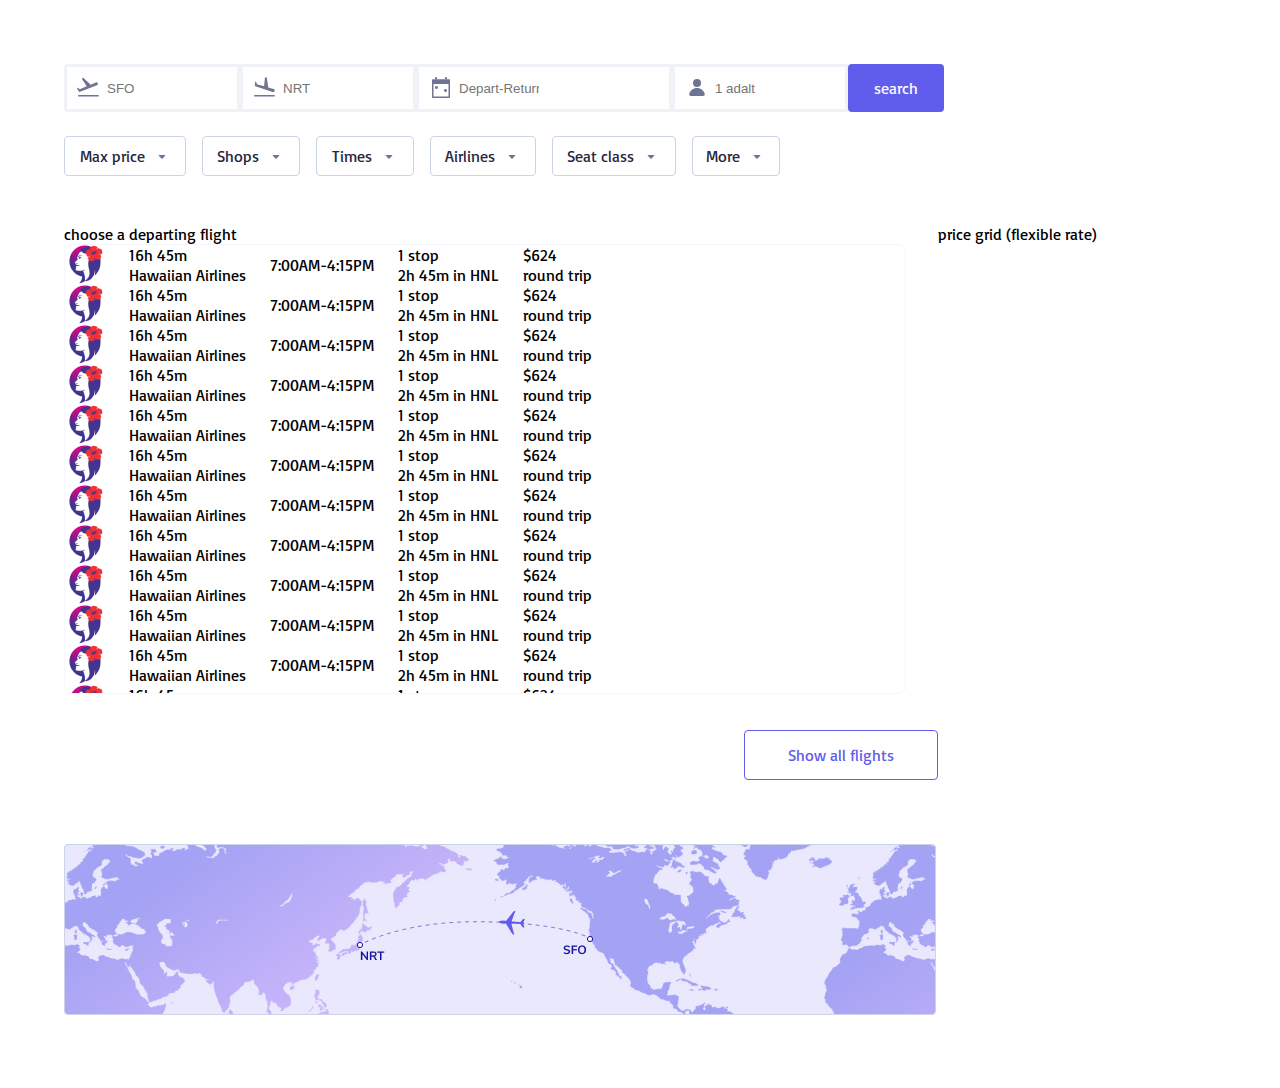
==== departingflight.html @ b11b8da3 "add change index.html and main.css" ====
<!DOCTYPE html>
<html>

<head>
    <title>Departingflight</title>
    <link rel="stylesheet" href="./cssfiles/departingflight.css" />
</head>

<body>
    <section class="layout">
    <section class="departing-flight">
        <div class="flight-information">
            <button class="sfo">
                <img src="./assets/departure.svg" />
                <input placeholder="SFO">
            </button>
            <button class="nrt">
                <img src="./assets/arrival.svg" />
                <input placeholder="NRT">
            </button>
            <button class="depart">
                <img src="./assets/calendar with dates.svg">
                <input placeholder="Depart-Return?">
            </button>
            <button class="adalt">
                <img src="./assets/person solid.svg">
                <input placeholder="1 adalt">
            </button>
            <div role="button" class="flight-search">search</div>
        </div>
        <div class="flight-informations">
            <span class="price">
                <a href="/">Max price</a>
                <img src="./assets/chevron down.svg">
            </span>
            <span class="shop">
                <a href="/">Shops</a>
                <img src="./assets/chevron down.svg">
            </span>
            <span class="time">
                <a href="/">Times</a>
                <img src="./assets/chevron down.svg">
            </span>
            <span class="airline">
                <a href="/">Airlines</a>
                <img src="./assets/chevron down.svg">
            </span>
            <span class="seat">
                <a href="/">Seat class</a>
                <img src="./assets/chevron down.svg">
            </span>
            <span class="more">
                <a href="/">More</a>
                <img src="./assets/chevron down.svg">
            </span>
        </div>
    </section>
    <section class="departing-flights">
        <div class="first-departing-flights">
            <div>
                <span>choose a</span>
                <span>departing</span>
                <span>flight</span>
            </div>
            <div class="flight-row-scroll">
                <div class="flight-row">
                    <img src="./img/image 25.png" />
                    <div class="flight-rows">
                        <span>16h 45m</span>
                        <span>Hawaiian Airlines</span>
                    </div>
                    <span>7:00AM-4:15PM</span>
                    <div class="flight-rows">
                        <span>1 stop</span>
                        <span>2h 45m in HNL</span>
                    </div>
                    <div class="flight-rows">
                        <span>$624</span>
                        <span>round trip</span>
                    </div>
                </div>
                <div class="flight-row">
                    <img src="./img/image 25.png" />
                    <div class="flight-rows">
                        <span>16h 45m</span>
                        <span>Hawaiian Airlines</span>
                    </div>
                    <span>7:00AM-4:15PM</span>
                    <div class="flight-rows">
                        <span>1 stop</span>
                        <span>2h 45m in HNL</span>
                    </div>
                    <div class="flight-rows">
                        <span>$624</span>
                        <span>round trip</span>
                    </div>
                </div>
                <div class="flight-row">
                    <img src="./img/image 25.png" />
                    <div class="flight-rows">
                        <span>16h 45m</span>
                        <span>Hawaiian Airlines</span>
                    </div>
                    <span>7:00AM-4:15PM</span>
                    <div class="flight-rows">
                        <span>1 stop</span>
                        <span>2h 45m in HNL</span>
                    </div>
                    <div class="flight-rows">
                        <span>$624</span>
                        <span>round trip</span>
                    </div>
                </div>
                <div class="flight-row">
                    <img src="./img/image 25.png" />
                    <div class="flight-rows">
                        <span>16h 45m</span>
                        <span>Hawaiian Airlines</span>
                    </div>
                    <span>7:00AM-4:15PM</span>
                    <div class="flight-rows">
                        <span>1 stop</span>
                        <span>2h 45m in HNL</span>
                    </div>
                    <div class="flight-rows">
                        <span>$624</span>
                        <span>round trip</span>
                    </div>
                </div>
                <div class="flight-row">
                    <img src="./img/image 25.png" />
                    <div class="flight-rows">
                        <span>16h 45m</span>
                        <span>Hawaiian Airlines</span>
                    </div>
                    <span>7:00AM-4:15PM</span>
                    <div class="flight-rows">
                        <span>1 stop</span>
                        <span>2h 45m in HNL</span>
                    </div>
                    <div class="flight-rows">
                        <span>$624</span>
                        <span>round trip</span>
                    </div>
                </div>
                <div class="flight-row">
                    <img src="./img/image 25.png" />
                    <div class="flight-rows">
                        <span>16h 45m</span>
                        <span>Hawaiian Airlines</span>
                    </div>
                    <span>7:00AM-4:15PM</span>
                    <div class="flight-rows">
                        <span>1 stop</span>
                        <span>2h 45m in HNL</span>
                    </div>
                    <div class="flight-rows">
                        <span>$624</span>
                        <span>round trip</span>
                    </div>
                </div>
                <div class="flight-row">
                    <img src="./img/image 25.png" />
                    <div class="flight-rows">
                        <span>16h 45m</span>
                        <span>Hawaiian Airlines</span>
                    </div>
                    <span>7:00AM-4:15PM</span>
                    <div class="flight-rows">
                        <span>1 stop</span>
                        <span>2h 45m in HNL</span>
                    </div>
                    <div class="flight-rows">
                        <span>$624</span>
                        <span>round trip</span>
                    </div>
                </div>
                <div class="flight-row">
                    <img src="./img/image 25.png" />
                    <div class="flight-rows">
                        <span>16h 45m</span>
                        <span>Hawaiian Airlines</span>
                    </div>
                    <span>7:00AM-4:15PM</span>
                    <div class="flight-rows">
                        <span>1 stop</span>
                        <span>2h 45m in HNL</span>
                    </div>
                    <div class="flight-rows">
                        <span>$624</span>
                        <span>round trip</span>
                    </div>
                </div>
                <div class="flight-row">
                    <img src="./img/image 25.png" />
                    <div class="flight-rows">
                        <span>16h 45m</span>
                        <span>Hawaiian Airlines</span>
                    </div>
                    <span>7:00AM-4:15PM</span>
                    <div class="flight-rows">
                        <span>1 stop</span>
                        <span>2h 45m in HNL</span>
                    </div>
                    <div class="flight-rows">
                        <span>$624</span>
                        <span>round trip</span>
                    </div>
                </div>
                <div class="flight-row">
                    <img src="./img/image 25.png" />
                    <div class="flight-rows">
                        <span>16h 45m</span>
                        <span>Hawaiian Airlines</span>
                    </div>
                    <span>7:00AM-4:15PM</span>
                    <div class="flight-rows">
                        <span>1 stop</span>
                        <span>2h 45m in HNL</span>
                    </div>
                    <div class="flight-rows">
                        <span>$624</span>
                        <span>round trip</span>
                    </div>
                </div>
                <div class="flight-row">
                    <img src="./img/image 25.png" />
                    <div class="flight-rows">
                        <span>16h 45m</span>
                        <span>Hawaiian Airlines</span>
                    </div>
                    <span>7:00AM-4:15PM</span>
                    <div class="flight-rows">
                        <span>1 stop</span>
                        <span>2h 45m in HNL</span>
                    </div>
                    <div class="flight-rows">
                        <span>$624</span>
                        <span>round trip</span>
                    </div>
                </div>
                <div class="flight-row">
                    <img src="./img/image 25.png" />
                    <div class="flight-rows">
                        <span>16h 45m</span>
                        <span>Hawaiian Airlines</span>
                    </div>
                    <span>7:00AM-4:15PM</span>
                    <div class="flight-rows">
                        <span>1 stop</span>
                        <span>2h 45m in HNL</span>
                    </div>
                    <div class="flight-rows">
                        <span>$624</span>
                        <span>round trip</span>
                    </div>
                </div>
                <div class="flight-row">
                    <img src="./img/image 25.png" />
                    <div class="flight-rows">
                        <span>16h 45m</span>
                        <span>Hawaiian Airlines</span>
                    </div>
                    <span>7:00AM-4:15PM</span>
                    <div class="flight-rows">
                        <span>1 stop</span>
                        <span>2h 45m in HNL</span>
                    </div>
                    <div class="flight-rows">
                        <span>$624</span>
                        <span>round trip</span>
                    </div>
                </div>
                <div class="flight-row">
                    <img src="./img/image 25.png" />
                    <div class="flight-rows">
                        <span>16h 45m</span>
                        <span>Hawaiian Airlines</span>
                    </div>
                    <span>7:00AM-4:15PM</span>
                    <div class="flight-rows">
                        <span>1 stop</span>
                        <span>2h 45m in HNL</span>
                    </div>
                    <div class="flight-rows">
                        <span>$624</span>
                        <span>round trip</span>
                    </div>
                </div>
                <div class="flight-row">
                    <img src="./img/image 25.png" />
                    <div class="flight-rows">
                        <span>16h 45m</span>
                        <span>Hawaiian Airlines</span>
                    </div>
                    <span>7:00AM-4:15PM</span>
                    <div class="flight-rows">
                        <span>1 stop</span>
                        <span>2h 45m in HNL</span>
                    </div>
                    <div class="flight-rows">
                        <span>$624</span>
                        <span>round trip</span>
                    </div>
                </div>
            </div>
            <div class="show-flights">
                <a>Show all flights</a>
            </div>
            <div class="map-flight">
                <img src="./img/Map.png">
            </div>
        </div>
        <div class="second-departing-flight">
            <span>price grid (flexible rate)</span>
        </div>
    </section>
    </section>
</body>


</html>
---- cssfiles/departingflight.css ----
body{
    width: auto;
    margin: 0;
    font-family:"main-font";
    padding: 0;
    text-decoration: none;
}

@font-face {
    font-family: "main-font";
    src:url(./../fonts/Basic-Regular.otf)
}

.layout {
    margin: 4rem;
}

 .flight-information {
     display: flex;
     flex-direction: row;
     margin-bottom: 1.5rem;
 }

 .flight-information input {
     border: 0;
     outline: 0;
     width: 5rem;
 }

 .flight-information button {
     display: flex;
     flex-direction: row;
     align-items: center;
     justify-content: flex-start;
     background-color: #FFFFFF;
     border: solid #CBD4E64D;
     height: 3rem;
 }

 .flight-search {
     background-color:#605DEC;
     color:#FAFAFA;
     width: 6rem;
     border: 0;
     border-radius: 0.25rem;
     display: flex;
     justify-content: center;
     align-items: center;
 }

 .sfo {
     width: 11rem;
     border: 0;
     border-radius: 0.25rem 0 0 0.25rem;
 }

 .nrt {
     width: 11rem;
 }

 .depart {
     width: 16rem;
 }

 .adalt {
     width: 11rem;
 }

 .flight-informations span {
     border: 0.06rem solid #CBD4E6;
     border-radius: 0.25rem;
     height: 2.4rem;
     display: flex;
     flex-direction: row;
     justify-content:center;
     align-items: center;
     gap:0.5rem;

 }
 
 .flight-informations span a {
     color:  #27273F;
     text-decoration: none;
     font-size: 1rem;
 } 

 .flight-informations {
     display: flex;
     flex-direction: row;
     gap: 1rem;
     margin-bottom: 3rem;
 }

 .price {
     width: 7.5rem;
 }

 .shop {
     width: 6rem;
 }

 .time {
     width: 6rem;
 }

 .airline {
     width: 6.5rem;
 }

 .seat {
     width: 7.6rem;
 }

 .more {
     width: 5.4rem;
 }

 .departing-flights {
     display: grid;
     grid-template-columns:2fr 1fr;
     height: 50rem;
 }

 .flight-row {
     display: flex;
     flex-direction: row;
     align-items: center;
     gap:1.5rem;
 }

 .flight-rows {
     display: flex;
     flex-direction: column;
 }

 .first-departing-flights {
     width: 100%;
 }

 .second-departing-flight {
     width: 100%;
 }

 .flight-row-scroll {
     height: 28rem;
     width: 52.5rem;
     overflow-y:scroll;
     border: 0.06rem solid#F6F6FE;
     border-radius: 0.5rem;
     scrollbar-width: none;
 }
 
.show-flights {
     border: 0.06rem solid  #605DEC;
     border-radius: 0.25rem;
     text-decoration: none;
     color: #605DEC;
     width: 12rem;
     height: 3rem;
     margin-top: 2.25rem;
     margin-bottom: 4rem;
     margin-left: 42.5rem;
     display: flex;
     justify-content:center;
     align-items: center;
 }

 .map-flight {
     width:52.5rem;
     height: 11rem;
 }
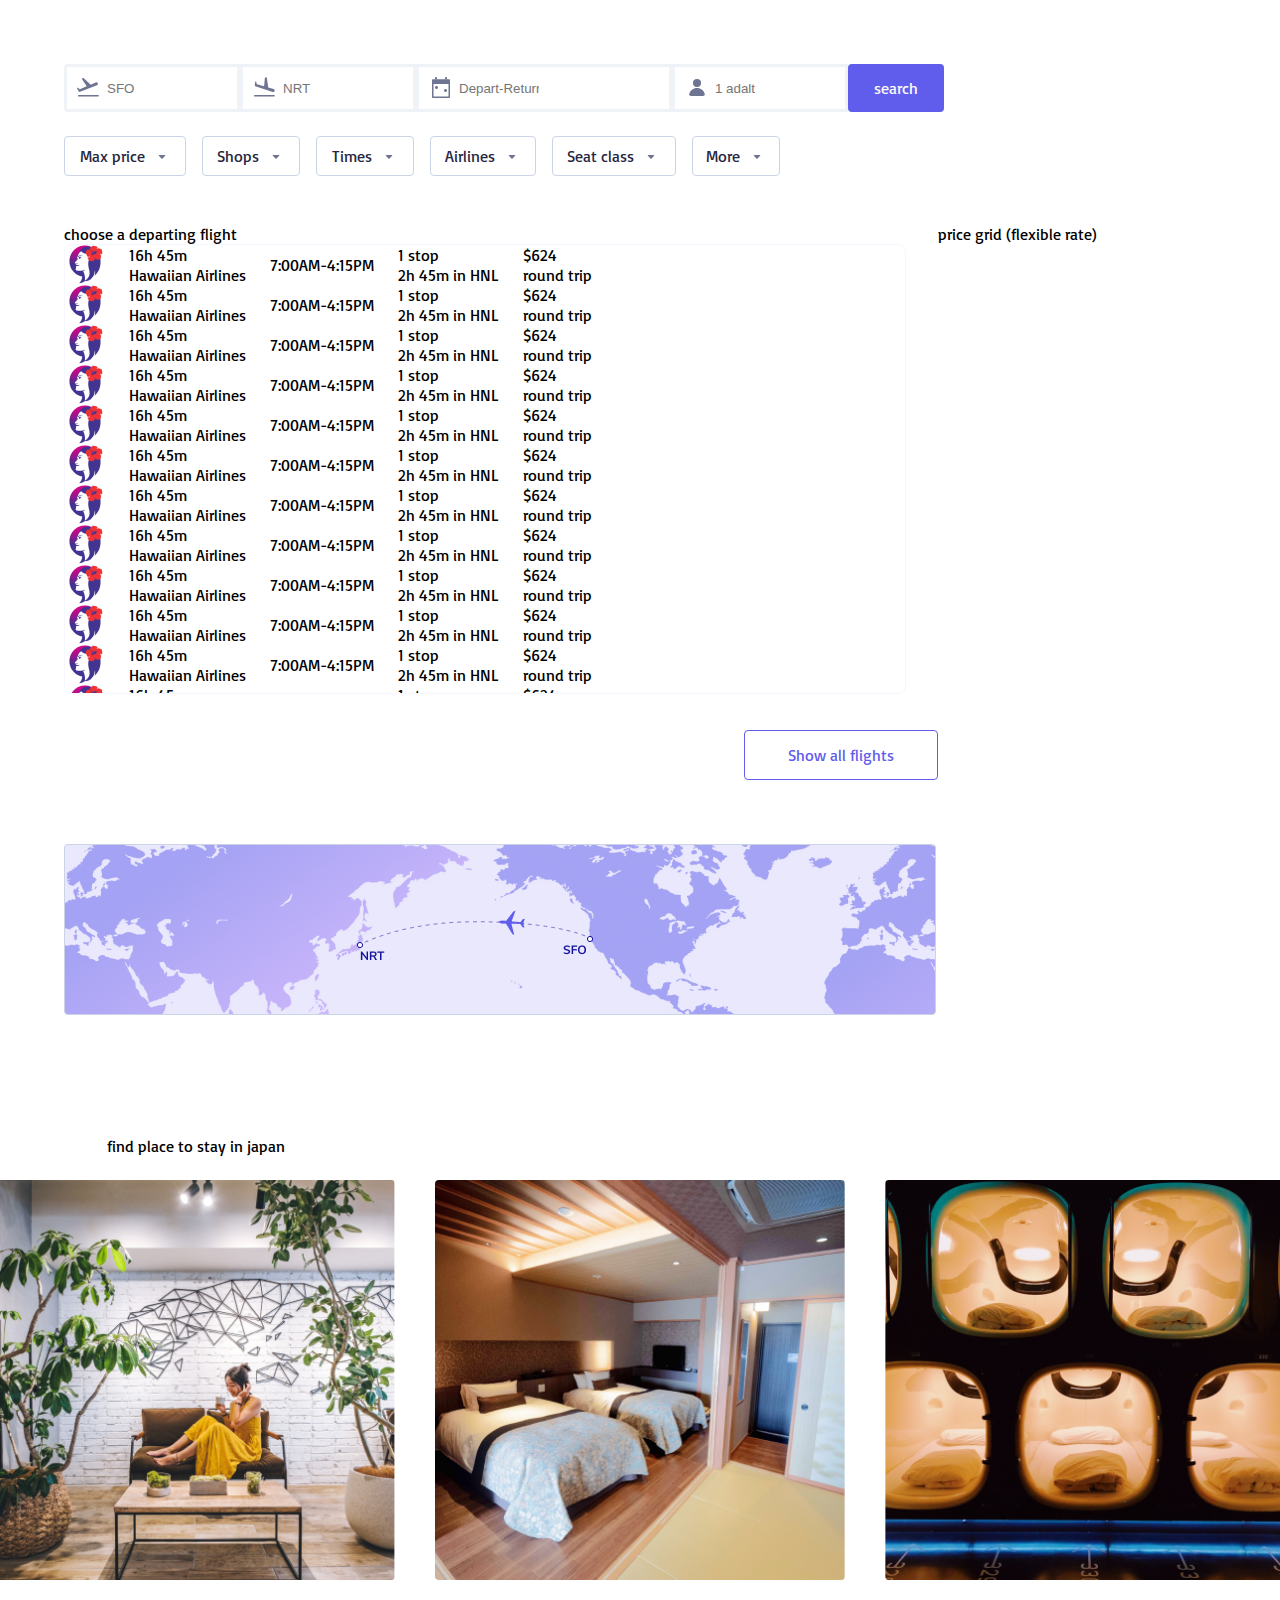
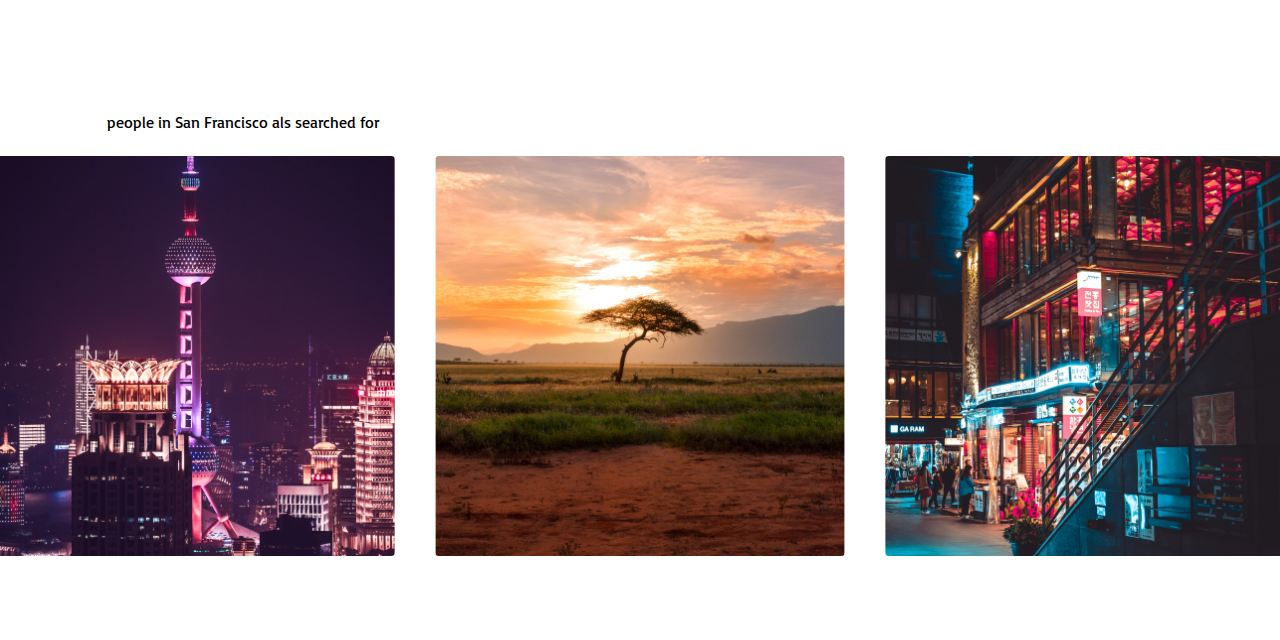
==== commit 73a5db9e: "add departingflight.html and departingflight.css" ====
--- a/departingflight.html
+++ b/departingflight.html
@@ -315,6 +315,46 @@
             <span>price grid (flexible rate)</span>
         </div>
     </section>
+    <section>
+        <div class="find">
+            <span>find</span>
+            <span>place to stay</span>
+            <span>in japan</span>
+        </div>
+        <div class="stay-city">
+            <div>
+                <img src="./img/image1.png"/>
+                <p></p>
+            </div>
+            <div>
+                <img src="./img/image2.png"/>
+                <p></p>
+            </div>
+            <div>
+                <img src="./img/image3.png"/>
+                <p></p>
+            </div>
+        </div>
+        <div class="find">
+            <span>people in</span>
+            <span>San Francisco</span>
+            <span>als searched for</span>
+        </div>
+        <div class="stay-city">
+            <div>
+                <img src="./img/image4.png"/>
+                <p></p>
+            </div>
+            <div>
+                <img src="./img/image5.png"/>
+                <p></p>
+            </div>
+            <div>
+                <img src="./img/image6.png"/>
+                <p></p>
+            </div>
+        </div>
+    </section>
     </section>
 </body>
 
--- a/cssfiles/departingflight.css
+++ b/cssfiles/departingflight.css
@@ -168,4 +168,25 @@
  .map-flight {
      width:52.5rem;
      height: 11rem;
+ }
+
+ .stay-city {
+    display: flex;
+    flex-direction: row;
+    gap:2.5rem;
+    justify-content: center;
+
+ }
+
+ .stay-city img {
+    width: 25.6rem;
+    height: 25rem;
+    border: 0;
+    border-radius: 0.25rem;
+ }
+
+ .find {
+    margin-bottom: 1.5rem;
+    margin-top: 7rem;
+    padding-left: 2.7rem;
  }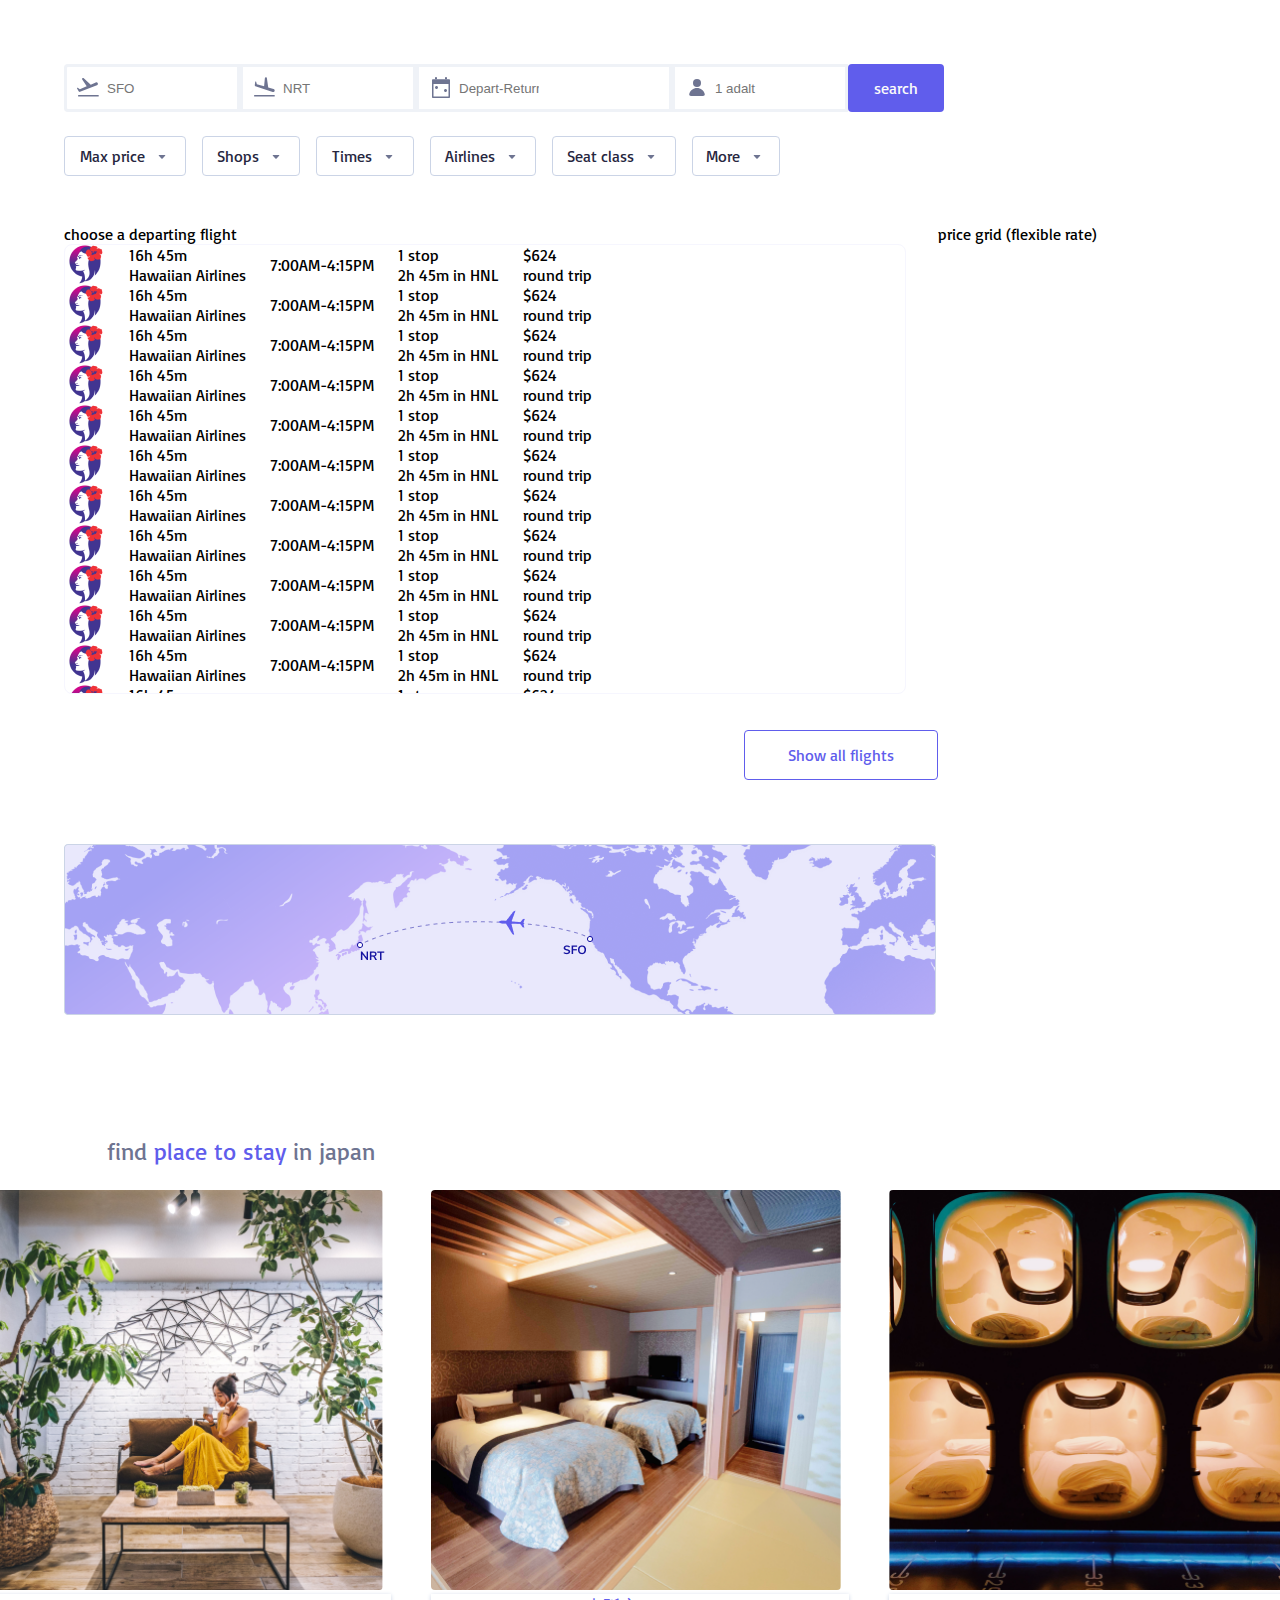
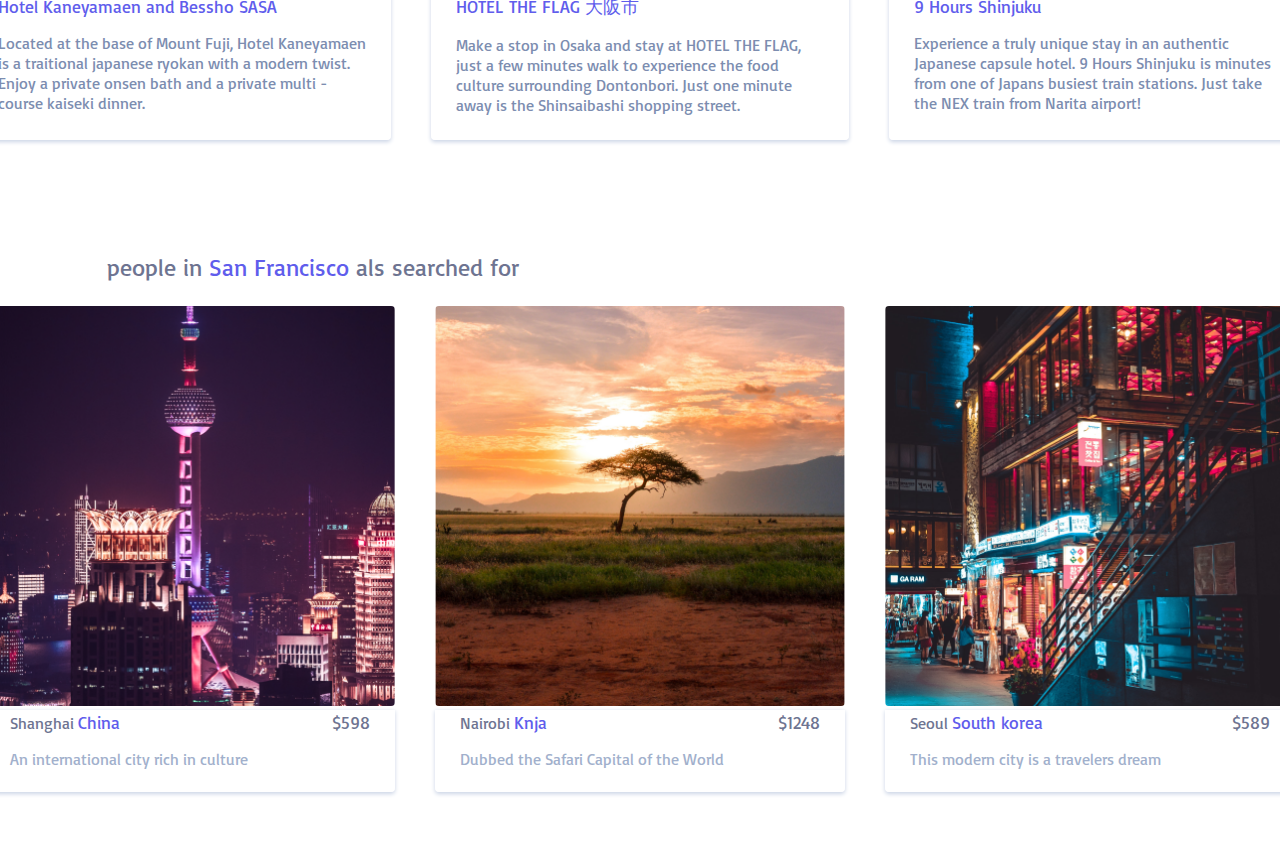
==== commit ee2ce26d: "add html and css files" ====
--- a/departingflight.html
+++ b/departingflight.html
@@ -8,353 +8,409 @@
 
 <body>
     <section class="layout">
-    <section class="departing-flight">
-        <div class="flight-information">
-            <button class="sfo">
-                <img src="./assets/departure.svg" />
-                <input placeholder="SFO">
-            </button>
-            <button class="nrt">
-                <img src="./assets/arrival.svg" />
-                <input placeholder="NRT">
-            </button>
-            <button class="depart">
-                <img src="./assets/calendar with dates.svg">
-                <input placeholder="Depart-Return?">
-            </button>
-            <button class="adalt">
-                <img src="./assets/person solid.svg">
-                <input placeholder="1 adalt">
-            </button>
-            <div role="button" class="flight-search">search</div>
-        </div>
-        <div class="flight-informations">
-            <span class="price">
-                <a href="/">Max price</a>
-                <img src="./assets/chevron down.svg">
-            </span>
-            <span class="shop">
-                <a href="/">Shops</a>
-                <img src="./assets/chevron down.svg">
-            </span>
-            <span class="time">
-                <a href="/">Times</a>
-                <img src="./assets/chevron down.svg">
-            </span>
-            <span class="airline">
-                <a href="/">Airlines</a>
-                <img src="./assets/chevron down.svg">
-            </span>
-            <span class="seat">
-                <a href="/">Seat class</a>
-                <img src="./assets/chevron down.svg">
-            </span>
-            <span class="more">
-                <a href="/">More</a>
-                <img src="./assets/chevron down.svg">
-            </span>
-        </div>
-    </section>
-    <section class="departing-flights">
-        <div class="first-departing-flights">
-            <div>
-                <span>choose a</span>
-                <span>departing</span>
-                <span>flight</span>
-            </div>
-            <div class="flight-row-scroll">
-                <div class="flight-row">
-                    <img src="./img/image 25.png" />
-                    <div class="flight-rows">
-                        <span>16h 45m</span>
-                        <span>Hawaiian Airlines</span>
-                    </div>
-                    <span>7:00AM-4:15PM</span>
-                    <div class="flight-rows">
-                        <span>1 stop</span>
-                        <span>2h 45m in HNL</span>
-                    </div>
-                    <div class="flight-rows">
-                        <span>$624</span>
-                        <span>round trip</span>
-                    </div>
-                </div>
-                <div class="flight-row">
-                    <img src="./img/image 25.png" />
-                    <div class="flight-rows">
-                        <span>16h 45m</span>
-                        <span>Hawaiian Airlines</span>
-                    </div>
-                    <span>7:00AM-4:15PM</span>
-                    <div class="flight-rows">
-                        <span>1 stop</span>
-                        <span>2h 45m in HNL</span>
-                    </div>
-                    <div class="flight-rows">
-                        <span>$624</span>
-                        <span>round trip</span>
-                    </div>
-                </div>
-                <div class="flight-row">
-                    <img src="./img/image 25.png" />
-                    <div class="flight-rows">
-                        <span>16h 45m</span>
-                        <span>Hawaiian Airlines</span>
-                    </div>
-                    <span>7:00AM-4:15PM</span>
-                    <div class="flight-rows">
-                        <span>1 stop</span>
-                        <span>2h 45m in HNL</span>
-                    </div>
-                    <div class="flight-rows">
-                        <span>$624</span>
-                        <span>round trip</span>
-                    </div>
-                </div>
-                <div class="flight-row">
-                    <img src="./img/image 25.png" />
-                    <div class="flight-rows">
-                        <span>16h 45m</span>
-                        <span>Hawaiian Airlines</span>
-                    </div>
-                    <span>7:00AM-4:15PM</span>
-                    <div class="flight-rows">
-                        <span>1 stop</span>
-                        <span>2h 45m in HNL</span>
-                    </div>
-                    <div class="flight-rows">
-                        <span>$624</span>
-                        <span>round trip</span>
-                    </div>
-                </div>
-                <div class="flight-row">
-                    <img src="./img/image 25.png" />
-                    <div class="flight-rows">
-                        <span>16h 45m</span>
-                        <span>Hawaiian Airlines</span>
-                    </div>
-                    <span>7:00AM-4:15PM</span>
-                    <div class="flight-rows">
-                        <span>1 stop</span>
-                        <span>2h 45m in HNL</span>
-                    </div>
-                    <div class="flight-rows">
-                        <span>$624</span>
-                        <span>round trip</span>
-                    </div>
-                </div>
-                <div class="flight-row">
-                    <img src="./img/image 25.png" />
-                    <div class="flight-rows">
-                        <span>16h 45m</span>
-                        <span>Hawaiian Airlines</span>
-                    </div>
-                    <span>7:00AM-4:15PM</span>
-                    <div class="flight-rows">
-                        <span>1 stop</span>
-                        <span>2h 45m in HNL</span>
-                    </div>
-                    <div class="flight-rows">
-                        <span>$624</span>
-                        <span>round trip</span>
-                    </div>
-                </div>
-                <div class="flight-row">
-                    <img src="./img/image 25.png" />
-                    <div class="flight-rows">
-                        <span>16h 45m</span>
-                        <span>Hawaiian Airlines</span>
-                    </div>
-                    <span>7:00AM-4:15PM</span>
-                    <div class="flight-rows">
-                        <span>1 stop</span>
-                        <span>2h 45m in HNL</span>
-                    </div>
-                    <div class="flight-rows">
-                        <span>$624</span>
-                        <span>round trip</span>
-                    </div>
-                </div>
-                <div class="flight-row">
-                    <img src="./img/image 25.png" />
-                    <div class="flight-rows">
-                        <span>16h 45m</span>
-                        <span>Hawaiian Airlines</span>
-                    </div>
-                    <span>7:00AM-4:15PM</span>
-                    <div class="flight-rows">
-                        <span>1 stop</span>
-                        <span>2h 45m in HNL</span>
-                    </div>
-                    <div class="flight-rows">
-                        <span>$624</span>
-                        <span>round trip</span>
-                    </div>
-                </div>
-                <div class="flight-row">
-                    <img src="./img/image 25.png" />
-                    <div class="flight-rows">
-                        <span>16h 45m</span>
-                        <span>Hawaiian Airlines</span>
-                    </div>
-                    <span>7:00AM-4:15PM</span>
-                    <div class="flight-rows">
-                        <span>1 stop</span>
-                        <span>2h 45m in HNL</span>
-                    </div>
-                    <div class="flight-rows">
-                        <span>$624</span>
-                        <span>round trip</span>
-                    </div>
-                </div>
-                <div class="flight-row">
-                    <img src="./img/image 25.png" />
-                    <div class="flight-rows">
-                        <span>16h 45m</span>
-                        <span>Hawaiian Airlines</span>
-                    </div>
-                    <span>7:00AM-4:15PM</span>
-                    <div class="flight-rows">
-                        <span>1 stop</span>
-                        <span>2h 45m in HNL</span>
-                    </div>
-                    <div class="flight-rows">
-                        <span>$624</span>
-                        <span>round trip</span>
-                    </div>
-                </div>
-                <div class="flight-row">
-                    <img src="./img/image 25.png" />
-                    <div class="flight-rows">
-                        <span>16h 45m</span>
-                        <span>Hawaiian Airlines</span>
-                    </div>
-                    <span>7:00AM-4:15PM</span>
-                    <div class="flight-rows">
-                        <span>1 stop</span>
-                        <span>2h 45m in HNL</span>
-                    </div>
-                    <div class="flight-rows">
-                        <span>$624</span>
-                        <span>round trip</span>
-                    </div>
-                </div>
-                <div class="flight-row">
-                    <img src="./img/image 25.png" />
-                    <div class="flight-rows">
-                        <span>16h 45m</span>
-                        <span>Hawaiian Airlines</span>
-                    </div>
-                    <span>7:00AM-4:15PM</span>
-                    <div class="flight-rows">
-                        <span>1 stop</span>
-                        <span>2h 45m in HNL</span>
-                    </div>
-                    <div class="flight-rows">
-                        <span>$624</span>
-                        <span>round trip</span>
-                    </div>
-                </div>
-                <div class="flight-row">
-                    <img src="./img/image 25.png" />
-                    <div class="flight-rows">
-                        <span>16h 45m</span>
-                        <span>Hawaiian Airlines</span>
-                    </div>
-                    <span>7:00AM-4:15PM</span>
-                    <div class="flight-rows">
-                        <span>1 stop</span>
-                        <span>2h 45m in HNL</span>
-                    </div>
-                    <div class="flight-rows">
-                        <span>$624</span>
-                        <span>round trip</span>
-                    </div>
-                </div>
-                <div class="flight-row">
-                    <img src="./img/image 25.png" />
-                    <div class="flight-rows">
-                        <span>16h 45m</span>
-                        <span>Hawaiian Airlines</span>
-                    </div>
-                    <span>7:00AM-4:15PM</span>
-                    <div class="flight-rows">
-                        <span>1 stop</span>
-                        <span>2h 45m in HNL</span>
-                    </div>
-                    <div class="flight-rows">
-                        <span>$624</span>
-                        <span>round trip</span>
-                    </div>
-                </div>
-                <div class="flight-row">
-                    <img src="./img/image 25.png" />
-                    <div class="flight-rows">
-                        <span>16h 45m</span>
-                        <span>Hawaiian Airlines</span>
-                    </div>
-                    <span>7:00AM-4:15PM</span>
-                    <div class="flight-rows">
-                        <span>1 stop</span>
-                        <span>2h 45m in HNL</span>
-                    </div>
-                    <div class="flight-rows">
-                        <span>$624</span>
-                        <span>round trip</span>
-                    </div>
-                </div>
-            </div>
-            <div class="show-flights">
-                <a>Show all flights</a>
-            </div>
-            <div class="map-flight">
-                <img src="./img/Map.png">
-            </div>
-        </div>
-        <div class="second-departing-flight">
-            <span>price grid (flexible rate)</span>
-        </div>
-    </section>
-    <section>
-        <div class="find">
-            <span>find</span>
-            <span>place to stay</span>
-            <span>in japan</span>
-        </div>
-        <div class="stay-city">
-            <div>
-                <img src="./img/image1.png"/>
-                <p></p>
-            </div>
-            <div>
-                <img src="./img/image2.png"/>
-                <p></p>
-            </div>
-            <div>
-                <img src="./img/image3.png"/>
-                <p></p>
-            </div>
-        </div>
-        <div class="find">
-            <span>people in</span>
-            <span>San Francisco</span>
-            <span>als searched for</span>
-        </div>
-        <div class="stay-city">
-            <div>
-                <img src="./img/image4.png"/>
-                <p></p>
-            </div>
-            <div>
-                <img src="./img/image5.png"/>
-                <p></p>
-            </div>
-            <div>
-                <img src="./img/image6.png"/>
-                <p></p>
-            </div>
-        </div>
-    </section>
+        <section class="departing-flight">
+            <div class="flight-information">
+                <button class="sfo">
+                    <img src="./assets/departure.svg" />
+                    <input placeholder="SFO">
+                </button>
+                <button class="nrt">
+                    <img src="./assets/arrival.svg" />
+                    <input placeholder="NRT">
+                </button>
+                <button class="depart">
+                    <img src="./assets/calendar with dates.svg">
+                    <input placeholder="Depart-Return?">
+                </button>
+                <button class="adalt">
+                    <img src="./assets/person solid.svg">
+                    <input placeholder="1 adalt">
+                </button>
+                <div role="button" class="flight-search">search</div>
+            </div>
+            <div class="flight-informations">
+                <span class="price">
+                    <a href="/">Max price</a>
+                    <img src="./assets/chevron down.svg">
+                </span>
+                <span class="shop">
+                    <a href="/">Shops</a>
+                    <img src="./assets/chevron down.svg">
+                </span>
+                <span class="time">
+                    <a href="/">Times</a>
+                    <img src="./assets/chevron down.svg">
+                </span>
+                <span class="airline">
+                    <a href="/">Airlines</a>
+                    <img src="./assets/chevron down.svg">
+                </span>
+                <span class="seat">
+                    <a href="/">Seat class</a>
+                    <img src="./assets/chevron down.svg">
+                </span>
+                <span class="more">
+                    <a href="/">More</a>
+                    <img src="./assets/chevron down.svg">
+                </span>
+            </div>
+        </section>
+        <section class="departing-flights">
+            <div class="first-departing-flights">
+                <div>
+                    <span>choose a</span>
+                    <span>departing</span>
+                    <span>flight</span>
+                </div>
+                <div class="flight-row-scroll">
+                    <div class="flight-row">
+                        <img src="./img/image 25.png" />
+                        <div class="flight-rows">
+                            <span>16h 45m</span>
+                            <span>Hawaiian Airlines</span>
+                        </div>
+                        <span>7:00AM-4:15PM</span>
+                        <div class="flight-rows">
+                            <span>1 stop</span>
+                            <span>2h 45m in HNL</span>
+                        </div>
+                        <div class="flight-rows">
+                            <span>$624</span>
+                            <span>round trip</span>
+                        </div>
+                    </div>
+                    <div class="flight-row">
+                        <img src="./img/image 25.png" />
+                        <div class="flight-rows">
+                            <span>16h 45m</span>
+                            <span>Hawaiian Airlines</span>
+                        </div>
+                        <span>7:00AM-4:15PM</span>
+                        <div class="flight-rows">
+                            <span>1 stop</span>
+                            <span>2h 45m in HNL</span>
+                        </div>
+                        <div class="flight-rows">
+                            <span>$624</span>
+                            <span>round trip</span>
+                        </div>
+                    </div>
+                    <div class="flight-row">
+                        <img src="./img/image 25.png" />
+                        <div class="flight-rows">
+                            <span>16h 45m</span>
+                            <span>Hawaiian Airlines</span>
+                        </div>
+                        <span>7:00AM-4:15PM</span>
+                        <div class="flight-rows">
+                            <span>1 stop</span>
+                            <span>2h 45m in HNL</span>
+                        </div>
+                        <div class="flight-rows">
+                            <span>$624</span>
+                            <span>round trip</span>
+                        </div>
+                    </div>
+                    <div class="flight-row">
+                        <img src="./img/image 25.png" />
+                        <div class="flight-rows">
+                            <span>16h 45m</span>
+                            <span>Hawaiian Airlines</span>
+                        </div>
+                        <span>7:00AM-4:15PM</span>
+                        <div class="flight-rows">
+                            <span>1 stop</span>
+                            <span>2h 45m in HNL</span>
+                        </div>
+                        <div class="flight-rows">
+                            <span>$624</span>
+                            <span>round trip</span>
+                        </div>
+                    </div>
+                    <div class="flight-row">
+                        <img src="./img/image 25.png" />
+                        <div class="flight-rows">
+                            <span>16h 45m</span>
+                            <span>Hawaiian Airlines</span>
+                        </div>
+                        <span>7:00AM-4:15PM</span>
+                        <div class="flight-rows">
+                            <span>1 stop</span>
+                            <span>2h 45m in HNL</span>
+                        </div>
+                        <div class="flight-rows">
+                            <span>$624</span>
+                            <span>round trip</span>
+                        </div>
+                    </div>
+                    <div class="flight-row">
+                        <img src="./img/image 25.png" />
+                        <div class="flight-rows">
+                            <span>16h 45m</span>
+                            <span>Hawaiian Airlines</span>
+                        </div>
+                        <span>7:00AM-4:15PM</span>
+                        <div class="flight-rows">
+                            <span>1 stop</span>
+                            <span>2h 45m in HNL</span>
+                        </div>
+                        <div class="flight-rows">
+                            <span>$624</span>
+                            <span>round trip</span>
+                        </div>
+                    </div>
+                    <div class="flight-row">
+                        <img src="./img/image 25.png" />
+                        <div class="flight-rows">
+                            <span>16h 45m</span>
+                            <span>Hawaiian Airlines</span>
+                        </div>
+                        <span>7:00AM-4:15PM</span>
+                        <div class="flight-rows">
+                            <span>1 stop</span>
+                            <span>2h 45m in HNL</span>
+                        </div>
+                        <div class="flight-rows">
+                            <span>$624</span>
+                            <span>round trip</span>
+                        </div>
+                    </div>
+                    <div class="flight-row">
+                        <img src="./img/image 25.png" />
+                        <div class="flight-rows">
+                            <span>16h 45m</span>
+                            <span>Hawaiian Airlines</span>
+                        </div>
+                        <span>7:00AM-4:15PM</span>
+                        <div class="flight-rows">
+                            <span>1 stop</span>
+                            <span>2h 45m in HNL</span>
+                        </div>
+                        <div class="flight-rows">
+                            <span>$624</span>
+                            <span>round trip</span>
+                        </div>
+                    </div>
+                    <div class="flight-row">
+                        <img src="./img/image 25.png" />
+                        <div class="flight-rows">
+                            <span>16h 45m</span>
+                            <span>Hawaiian Airlines</span>
+                        </div>
+                        <span>7:00AM-4:15PM</span>
+                        <div class="flight-rows">
+                            <span>1 stop</span>
+                            <span>2h 45m in HNL</span>
+                        </div>
+                        <div class="flight-rows">
+                            <span>$624</span>
+                            <span>round trip</span>
+                        </div>
+                    </div>
+                    <div class="flight-row">
+                        <img src="./img/image 25.png" />
+                        <div class="flight-rows">
+                            <span>16h 45m</span>
+                            <span>Hawaiian Airlines</span>
+                        </div>
+                        <span>7:00AM-4:15PM</span>
+                        <div class="flight-rows">
+                            <span>1 stop</span>
+                            <span>2h 45m in HNL</span>
+                        </div>
+                        <div class="flight-rows">
+                            <span>$624</span>
+                            <span>round trip</span>
+                        </div>
+                    </div>
+                    <div class="flight-row">
+                        <img src="./img/image 25.png" />
+                        <div class="flight-rows">
+                            <span>16h 45m</span>
+                            <span>Hawaiian Airlines</span>
+                        </div>
+                        <span>7:00AM-4:15PM</span>
+                        <div class="flight-rows">
+                            <span>1 stop</span>
+                            <span>2h 45m in HNL</span>
+                        </div>
+                        <div class="flight-rows">
+                            <span>$624</span>
+                            <span>round trip</span>
+                        </div>
+                    </div>
+                    <div class="flight-row">
+                        <img src="./img/image 25.png" />
+                        <div class="flight-rows">
+                            <span>16h 45m</span>
+                            <span>Hawaiian Airlines</span>
+                        </div>
+                        <span>7:00AM-4:15PM</span>
+                        <div class="flight-rows">
+                            <span>1 stop</span>
+                            <span>2h 45m in HNL</span>
+                        </div>
+                        <div class="flight-rows">
+                            <span>$624</span>
+                            <span>round trip</span>
+                        </div>
+                    </div>
+                    <div class="flight-row">
+                        <img src="./img/image 25.png" />
+                        <div class="flight-rows">
+                            <span>16h 45m</span>
+                            <span>Hawaiian Airlines</span>
+                        </div>
+                        <span>7:00AM-4:15PM</span>
+                        <div class="flight-rows">
+                            <span>1 stop</span>
+                            <span>2h 45m in HNL</span>
+                        </div>
+                        <div class="flight-rows">
+                            <span>$624</span>
+                            <span>round trip</span>
+                        </div>
+                    </div>
+                    <div class="flight-row">
+                        <img src="./img/image 25.png" />
+                        <div class="flight-rows">
+                            <span>16h 45m</span>
+                            <span>Hawaiian Airlines</span>
+                        </div>
+                        <span>7:00AM-4:15PM</span>
+                        <div class="flight-rows">
+                            <span>1 stop</span>
+                            <span>2h 45m in HNL</span>
+                        </div>
+                        <div class="flight-rows">
+                            <span>$624</span>
+                            <span>round trip</span>
+                        </div>
+                    </div>
+                    <div class="flight-row">
+                        <img src="./img/image 25.png" />
+                        <div class="flight-rows">
+                            <span>16h 45m</span>
+                            <span>Hawaiian Airlines</span>
+                        </div>
+                        <span>7:00AM-4:15PM</span>
+                        <div class="flight-rows">
+                            <span>1 stop</span>
+                            <span>2h 45m in HNL</span>
+                        </div>
+                        <div class="flight-rows">
+                            <span>$624</span>
+                            <span>round trip</span>
+                        </div>
+                    </div>
+                </div>
+                <div class="show-flights">
+                    <a>Show all flights</a>
+                </div>
+                <div class="map-flight">
+                    <img src="./img/Map.png">
+                </div>
+            </div>
+            <div class="second-departing-flight">
+                <span>price grid (flexible rate)</span>
+            </div>
+        </section>
+        <section>
+            <div class="find">
+                <span>find</span>
+                <span>place to stay</span>
+                <span>in japan</span>
+            </div>
+            <div class="stay-city">
+                <div>
+                    <img src="./img/image1.png" />
+                    <div class="stay-cities">
+                        <span>Hotel Kaneyamaen and Bessho SASA</span>
+                        <p>Located at the base of Mount Fuji, Hotel
+                            Kaneyamaen is a traitional japanese
+                            ryokan with a modern twist. Enjoy a
+                            private onsen bath and a private multi
+                            -course kaiseki dinner.</p>
+                    </div>
+
+                </div>
+                <div>
+                    <img src="./img/image2.png" />
+                    <div class="stay-cities">
+                        <span>HOTEL THE FLAG 大阪市</span>
+                        <p>Make a stop in Osaka and stay at
+                            HOTEL THE FLAG, just a few minutes
+                            walk to experience the food culture
+                            surrounding Dontonbori. Just one
+                            minute away is the Shinsaibashi
+                            shopping street.</p>
+                    </div>
+                </div>
+                <div>
+                    <img src="./img/image3.png" />
+                    <div class="stay-cities">
+                        <span>9 Hours Shinjuku</span>
+                        <p>Experience a truly unique stay in an
+                            authentic Japanese capsule hotel. 9
+                            Hours Shinjuku is minutes from one of
+                            Japans busiest train stations. Just take
+                            the NEX train from Narita airport!</p>
+                    </div>
+                </div>
+            </div>
+            <div class="find">
+                <span>people in</span>
+                <span>San Francisco</span>
+                <span>als searched for</span>
+            </div>
+            <div class="stay-city">
+                <div class="stay-incity">
+                    <img src="./img/image4.png" />
+                    <div class="country">
+                        <div class="choose-country">
+                            <div>
+                                <span>Shanghai</span>
+                                <span>China</span>
+                            </div>
+                            <div>
+                                <span>$598</span>
+                            </div>
+                        </div>
+                        <p>An international city rich in culture</p>
+                    </div>
+                </div>
+                <div class="stay-incity">
+                    <img src="./img/image5.png" />
+                    <div class="country">
+                        <div class="choose-country">
+                            <div>
+                                <span>Nairobi</span>
+                                <span>Knja</span>
+                            </div>
+                            <div>
+                                <span>$1248</span>
+                            </div>
+                        </div>
+                        <p>Dubbed the Safari Capital of the World</p>
+                    </div>
+                </div>
+                <div class="stay-incity">
+                    <img src="./img/image6.png" />
+                    <div class="country">
+                        <div class="choose-country">
+                            <div>
+                                <span>Seoul</span>
+                                <span>South korea</span>
+                            </div>
+                            <div>
+                                <span>$589</span>
+                            </div>
+                        </div>
+                        <p>This modern city is a travelers dream</p>
+                    </div>
+                </div>
+            </div>
+        </section>
     </section>
 </body>
 
--- a/cssfiles/departingflight.css
+++ b/cssfiles/departingflight.css
@@ -189,4 +189,64 @@
     margin-bottom: 1.5rem;
     margin-top: 7rem;
     padding-left: 2.7rem;
+    font-size: 1.5rem;
+    color: #6E7491;
+ }
+
+ .find :nth-child(2) {
+    color:  #605DEC;
+ }
+
+ .stay-cities {
+    border: 0.06rem solid  #FFFFFF;
+    width: 26rem;
+    height: 9rem;
+    border-radius:0 0 0.25rem 0.25rem;
+    box-shadow: 0 0.12rem 0.25rem  #CBD4E6 ;
+    outline: 0;
+ }
+
+ .stay-cities span {
+    color:#605DEC;
+    font-size: 1.1rem;
+    margin-left: 1.5rem;
+ }
+
+ .stay-cities p {
+    color: #7C8DB0;
+    font-size:1rem;
+    margin-left: 1.5rem;
+    margin-right: 1.5rem;
+ }
+
+ .stay-incity p {
+    font-size: 1rem;
+    color:  #A1B0CC;
+    margin-left: 1.5rem;
+ }
+
+ .country {
+    width: 25.5rem;
+    height: 5rem;
+    border: 0.06rem solid  #FFFFFF;
+    border-radius:0 0 0.25rem 0.25rem;
+    box-shadow: 0 0.12rem 0.25rem  #CBD4E6 ;
+ }
+
+ .country div :nth-child(2) {
+    color: #605DEC;
+    font-size: 1.1rem;
+ }
+
+ .country div :nth-child(1) {
+    color: #6E7491;
+    font-size:1,1rem ;
+ }
+
+ .choose-country {
+    display: flex;
+    flex-direction: row;
+    justify-content: space-between;
+    margin-left: 1.5rem;
+    margin-right: 1.5rem;
  }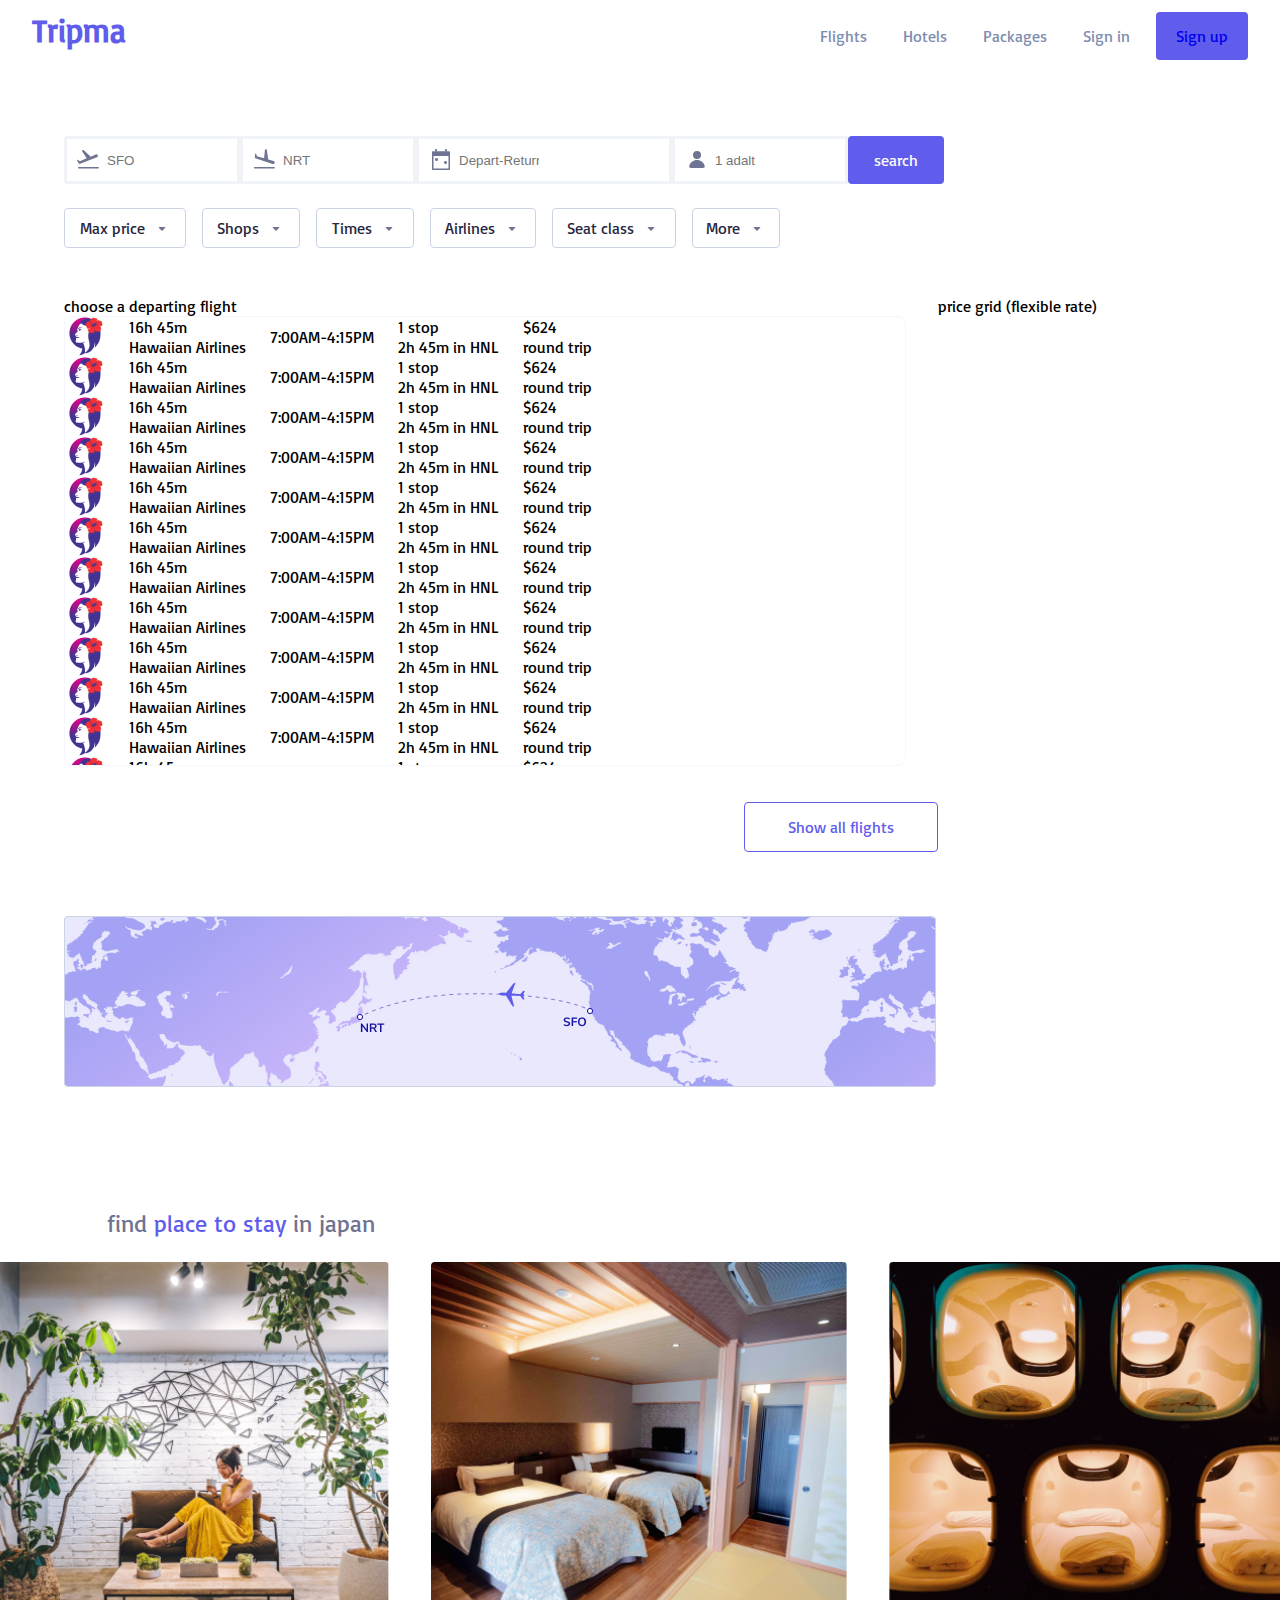
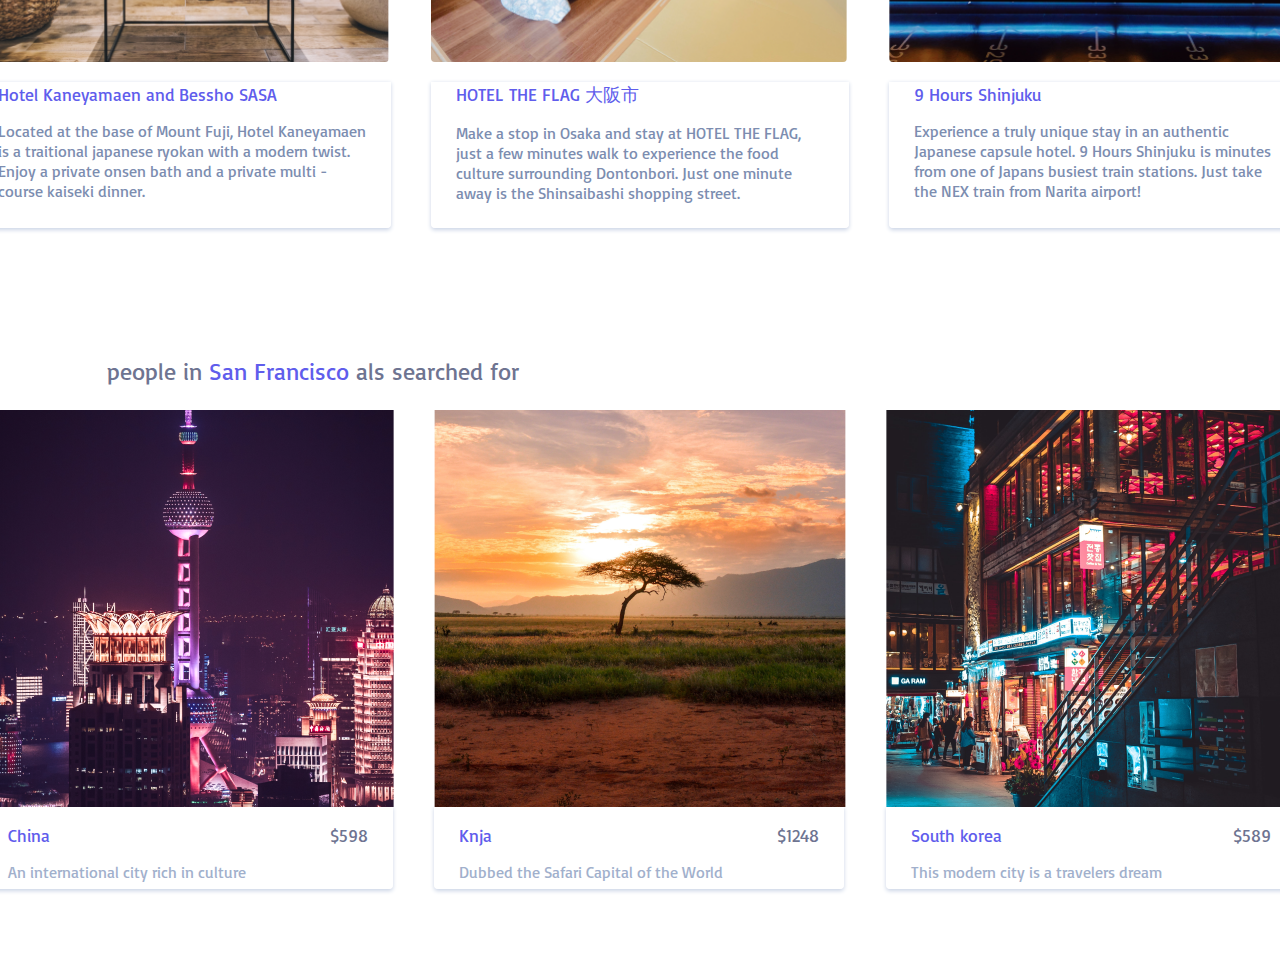
==== commit 873fc904: "add change html files and css users-saying" ====
--- a/departingflight.html
+++ b/departingflight.html
@@ -7,6 +7,20 @@
 </head>
 
 <body>
+    <header class="header">
+        <h1>Tripma</h1>
+        <nav class="nav">
+          <ul>
+            <li>Flights</li>
+            <li>Hotels</li>
+            <li>Packages</li>
+            <li>Sign in</li>
+          </ul>
+          <div role="button" class="signup-button">
+            <a href="./signup.html">Sign up</a>
+          </div>
+        </nav>
+      </header>
     <section class="layout">
         <section class="departing-flight">
             <div class="flight-information">
@@ -322,7 +336,7 @@
                 <span>in japan</span>
             </div>
             <div class="stay-city">
-                <div>
+                <div class="space-between">
                     <img src="./img/image1.png" />
                     <div class="stay-cities">
                         <span>Hotel Kaneyamaen and Bessho SASA</span>
@@ -332,9 +346,8 @@
                             private onsen bath and a private multi
                             -course kaiseki dinner.</p>
                     </div>
-
-                </div>
-                <div>
+                </div>
+                <div class="space-between">
                     <img src="./img/image2.png" />
                     <div class="stay-cities">
                         <span>HOTEL THE FLAG 大阪市</span>
@@ -346,7 +359,7 @@
                             shopping street.</p>
                     </div>
                 </div>
-                <div>
+                <div class="space-between">
                     <img src="./img/image3.png" />
                     <div class="stay-cities">
                         <span>9 Hours Shinjuku</span>
--- a/cssfiles/departingflight.css
+++ b/cssfiles/departingflight.css
@@ -14,6 +14,76 @@
 .layout {
     margin: 4rem;
 }
+
+.header {
+    width: auto;
+    display: flex;
+    flex-direction: row;
+    justify-content: space-between;
+    align-items: baseline;
+    align-content: center;
+    padding-left: 2rem;
+    padding-right: 2rem;
+    position: -webkit-sticky;
+    position: sticky;
+    top: 0;
+    background-color: #FFFFFF;
+    z-index: 50;
+}
+
+.header h1 {
+    color: #605DEC;
+    font-size: xx-large;
+    font-weight: bolder;
+    margin: 0;
+    width: 6.75rem;
+    height: 1.75rem;
+}
+
+.nav a {
+    text-decoration: none;
+    cursor: default;
+}
+
+.signup-button {
+    background-color: #605DEC;
+    color: #FFFFFF;
+    text-align: center;
+    display: flex;
+    align-items: center;
+    border-radius: 0.25rem;
+    padding-left: 1.25rem;
+    padding-right: 1.25rem;
+    height: 3rem;
+}
+
+.signup-button:hover {
+    background-color: blue;
+}
+
+.header ul li {
+    list-style: none;
+    padding: 0.625rem;
+    color: #7C8DB0;
+    font-size: 1rem;
+    font-weight: 300;
+}
+
+.header ul li:hover {
+    color:#605DEC;
+    cursor: pointer;
+}
+.nav {
+    display: flex;
+    align-items: center;
+    gap: 1rem;
+}
+
+.nav ul {
+    display: flex;
+    gap: 1rem;
+}
+
 
  .flight-information {
      display: flex;
@@ -175,11 +245,10 @@
     flex-direction: row;
     gap:2.5rem;
     justify-content: center;
-
- }
-
- .stay-city img {
-    width: 25.6rem;
+ }
+
+ .space-between img {
+    width: 26rem;
     height: 25rem;
     border: 0;
     border-radius: 0.25rem;
@@ -203,7 +272,8 @@
     height: 9rem;
     border-radius:0 0 0.25rem 0.25rem;
     box-shadow: 0 0.12rem 0.25rem  #CBD4E6 ;
-    outline: 0;
+    margin-top: 1rem;
+    margin-bottom: 1rem;
  }
 
  .stay-cities span {
@@ -249,4 +319,14 @@
     justify-content: space-between;
     margin-left: 1.5rem;
     margin-right: 1.5rem;
- }+    margin-top: 1rem;
+    margin-bottom: 1rem;
+ }
+
+ .space-between {
+    font-size: 0 rem;
+ }
+
+ .stay-incity {
+    font-size: 0;
+ }
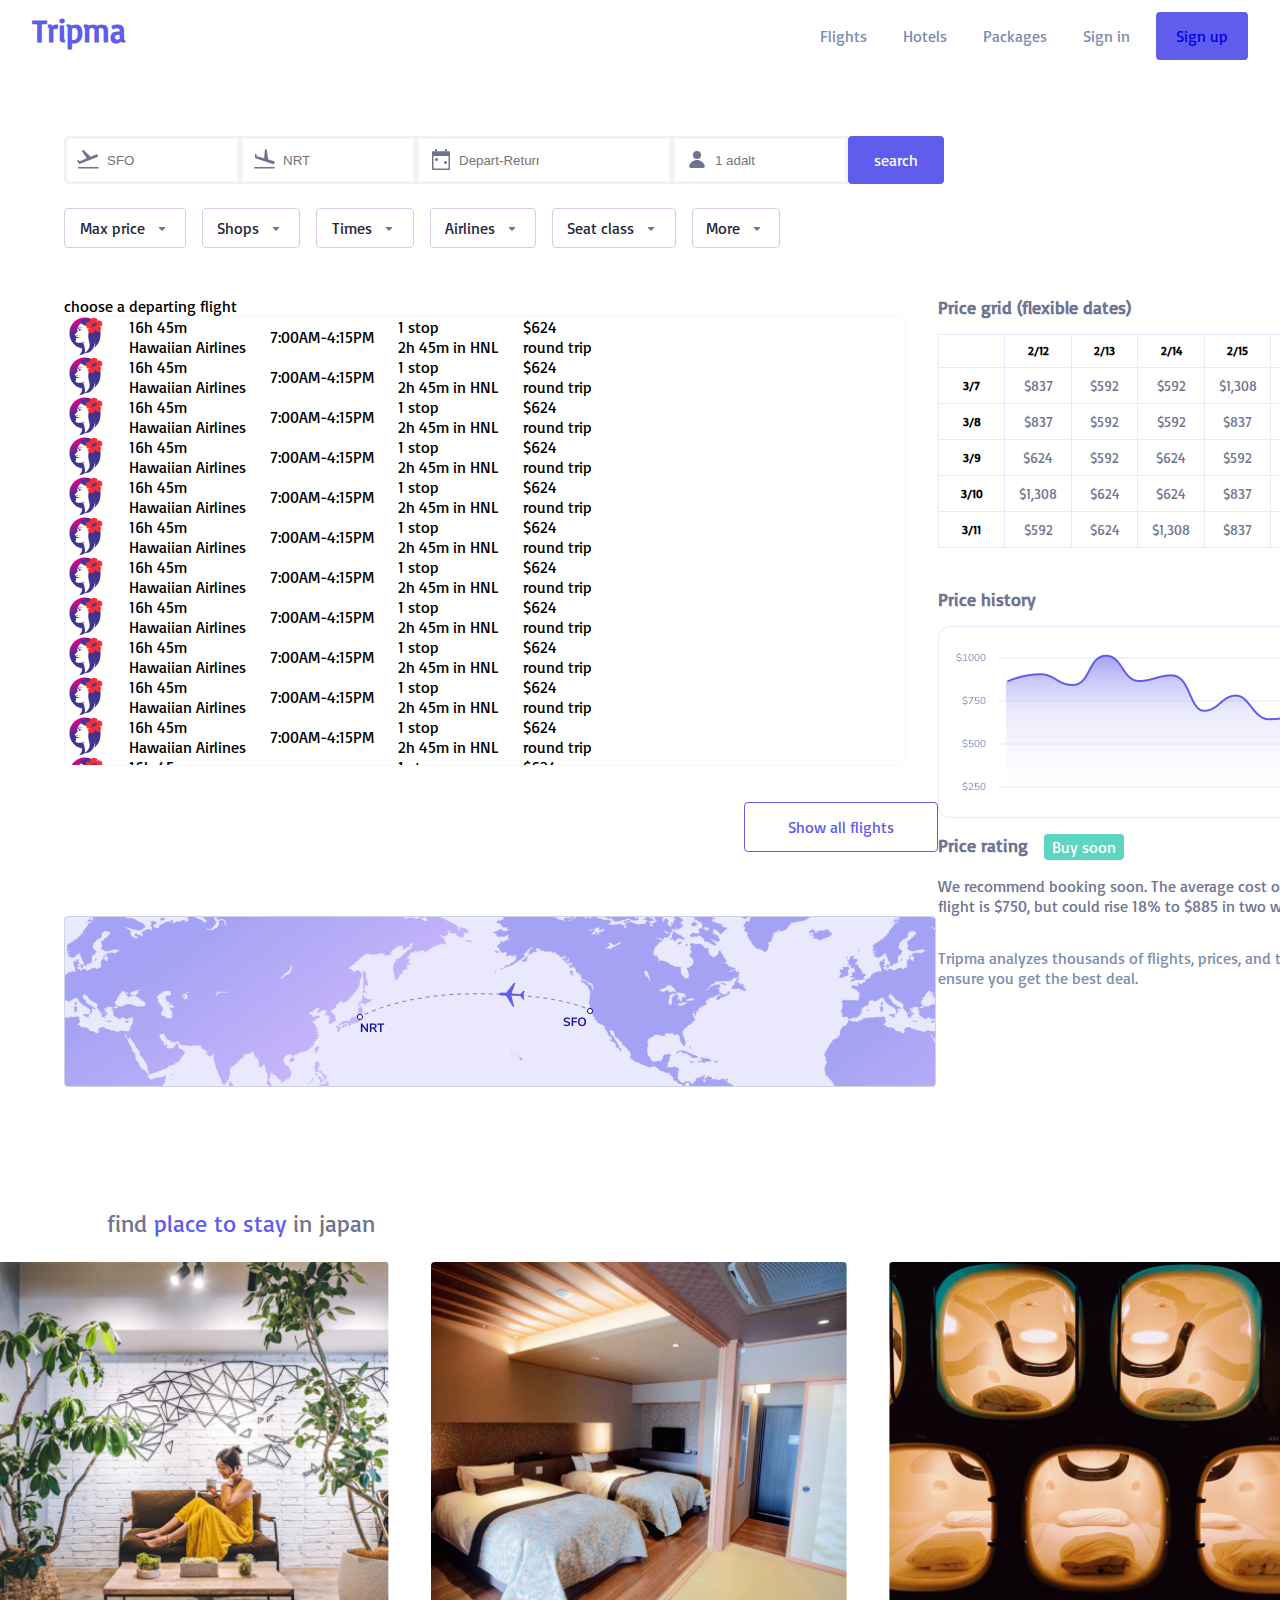
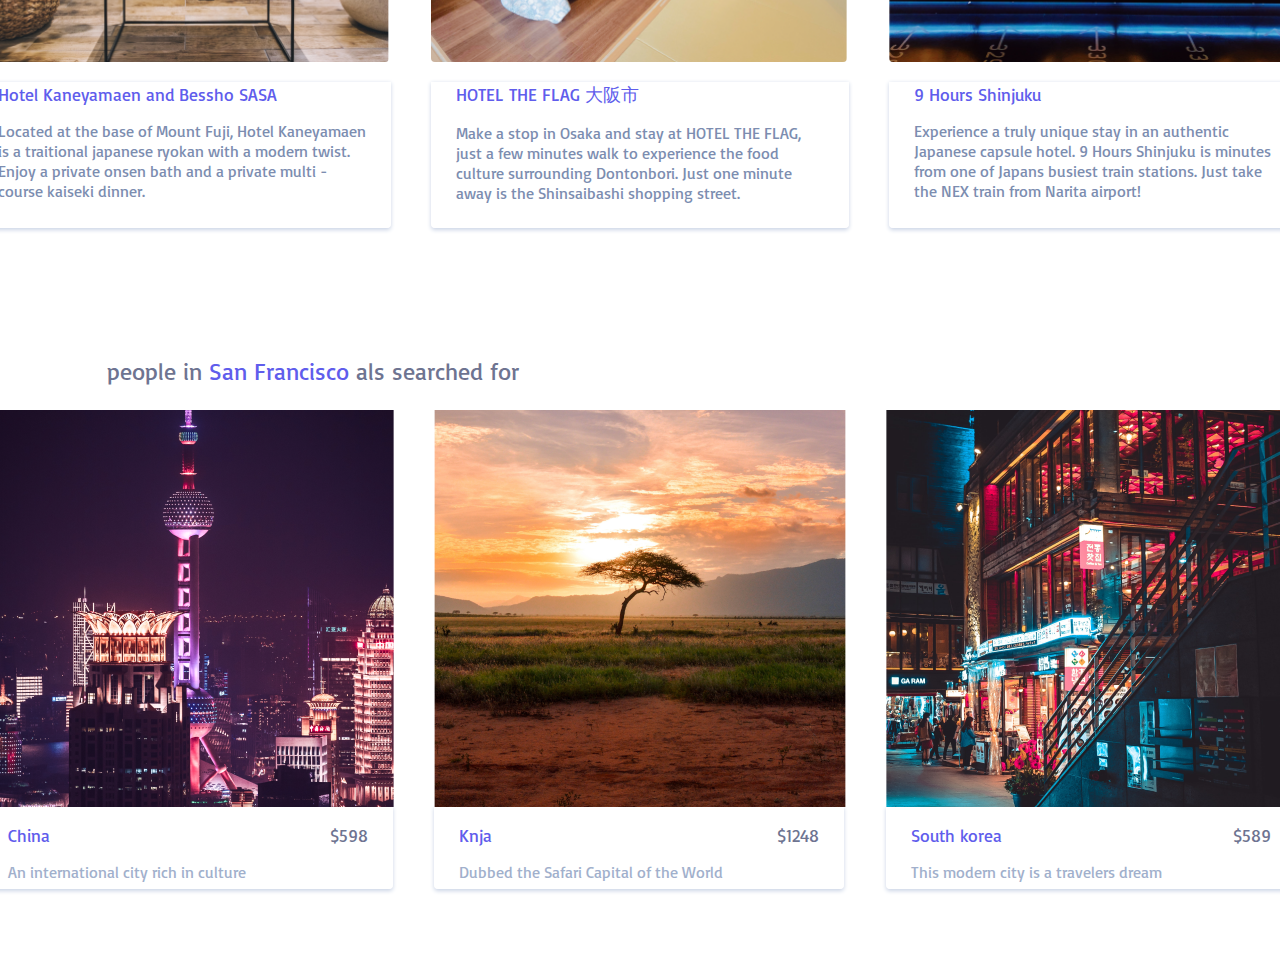
==== commit 8c15bae2: "working on second departing flight" ====
--- a/departingflight.html
+++ b/departingflight.html
@@ -326,7 +326,78 @@
                 </div>
             </div>
             <div class="second-departing-flight">
-                <span>price grid (flexible rate)</span>
+                <div class="price-grid">
+                    <span>Price grid (flexible dates)</span>
+                    <table>
+                        <tr>
+                            <th></th>
+                            <th>2/12</th>
+                            <th>2/13</th>
+                            <th>2/14</th>
+                            <th>2/15</th>
+                            <th>2/16</th>
+                        </tr>
+                        <tr>
+                            <th>3/7</th>
+                            <td>$837</td>
+                            <td>$592</td>
+                            <td>$592</td>
+                            <td>$1,308</td>
+                            <td>$837</td>
+                        </tr>
+                        <tr>
+                            <th>3/8</th>
+                            <td>$837</td>
+                            <td>$592</td>
+                            <td>$592</td>
+                            <td>$837</td>
+                            <td>$1,308</td>
+                        </tr>
+                        <tr>
+                            <th>3/9</th>
+                            <td>$624</td>
+                            <td>$592</td>
+                            <td>$624</td>
+                            <td>$592</td>
+                            <td>$592</td>
+                        </tr>
+                        <tr>
+                            <th>3/10</th>
+                            <td>$1,308</td>
+                            <td>$624</td>
+                            <td>$624</td>
+                            <td>$837</td>
+                            <td>$837</td>
+                        </tr>
+                        <tr>
+                            <th>3/11</th>
+                            <td>$592</td>
+                            <td>$624</td>
+                            <td>$1,308</td>
+                            <td>$837</td>
+                            <td>$624</td>
+                        </tr>
+                    </table>
+                </div>
+                <div class="price-history">
+                    <span>Price history</span>
+                    <img src="./img/Price History.png"
+                </div>
+                <div class="price-rating">
+                    <div class="price-rating-soon">
+                        <span>Price rating</span>
+                        <span>Buy soon</span>
+                    </div>
+                    <p>
+                        We recommend booking soon. The average cost
+                         of this flight is $750, but could rise 18%
+                          to $885 in two weeks.
+                    </p>
+                    <p>
+                        Tripma analyzes thousands of flights, prices,
+                         and trends to ensure you get the best deal.
+                    </p>
+                </div>
             </div>
         </section>
         <section>
--- a/cssfiles/departingflight.css
+++ b/cssfiles/departingflight.css
@@ -240,6 +240,114 @@
      height: 11rem;
  }
 
+ .second-departing-flight {
+    display: flex;
+    flex-direction: column;
+    gap: 2.5rem;
+ }
+
+ .price-grid {
+    display: flex;
+    flex-direction: column;
+    gap: 1rem;
+ }
+
+ .price-grid span {
+    font-size: 1.125rem;
+    font-weight: 600;
+    color: #6E7491;
+ }
+
+ table {
+    width: 100%;
+ }
+
+ th, td {
+    width: 16.66%;
+    padding: 0.5rem;
+ }
+
+ table tr th {
+    font-size: 0.75rem;
+    font-weight: 700;
+    line-height: 1rem;
+    columns: #52556F;
+ }
+
+ table tr td {
+    font-size: 0.875rem;
+    font-weight: 400;
+    line-height: 1.1875rem;
+    color: #6E7491;
+    text-align: center;
+ }
+
+ table tr td:hover {
+    background-color: #605DEC;
+    color: #FAFAFA;
+    cursor: pointer;
+ }
+
+ table, th, td {
+    border: 1px solid #E9E8FC;
+    border-collapse: collapse;
+ }
+
+ .price-history {
+    display: flex;
+    flex-direction: column;
+    gap: 1rem;
+ }
+
+ .price-history span {
+    font-size: 1.125rem;
+    font-weight: 600;
+    color:  #6E7491;
+ }
+
+ .price-history img {
+    width: 25rem;
+    height: 12rem;
+ }
+
+ .price-rating {
+    display: flex;
+    flex-direction: column;
+ }
+
+ .price-rating-soon {
+    display: flex;
+    flex-direction: row;
+    gap: 1rem;
+ }
+
+ .price-rating-soon :nth-child(1) {
+    font-size: 1.125rem;
+    font-weight: 600;
+    counter-reset: #6E7491;
+ }
+
+ .price-rating-soon :nth-child(2) {
+    font-size: 1rem;
+    font-weight: 100;
+    color: #FFFFFF;
+    line-height: 1.375rem;
+    background-color: #5CD6C0;
+    border-radius: 0.25rem;
+    padding: 0.125rem 0.5rem;
+    text-align: center;
+ }
+
+ .price-rating p {
+    font-size: 1rem;
+    font-weight: 400;
+    color:  #6E7491;
+ }
+
+ .price-rating :nth-child(3) {
+    color:#7C8DB0;
+ }
+
  .stay-city {
     display: flex;
     flex-direction: row;
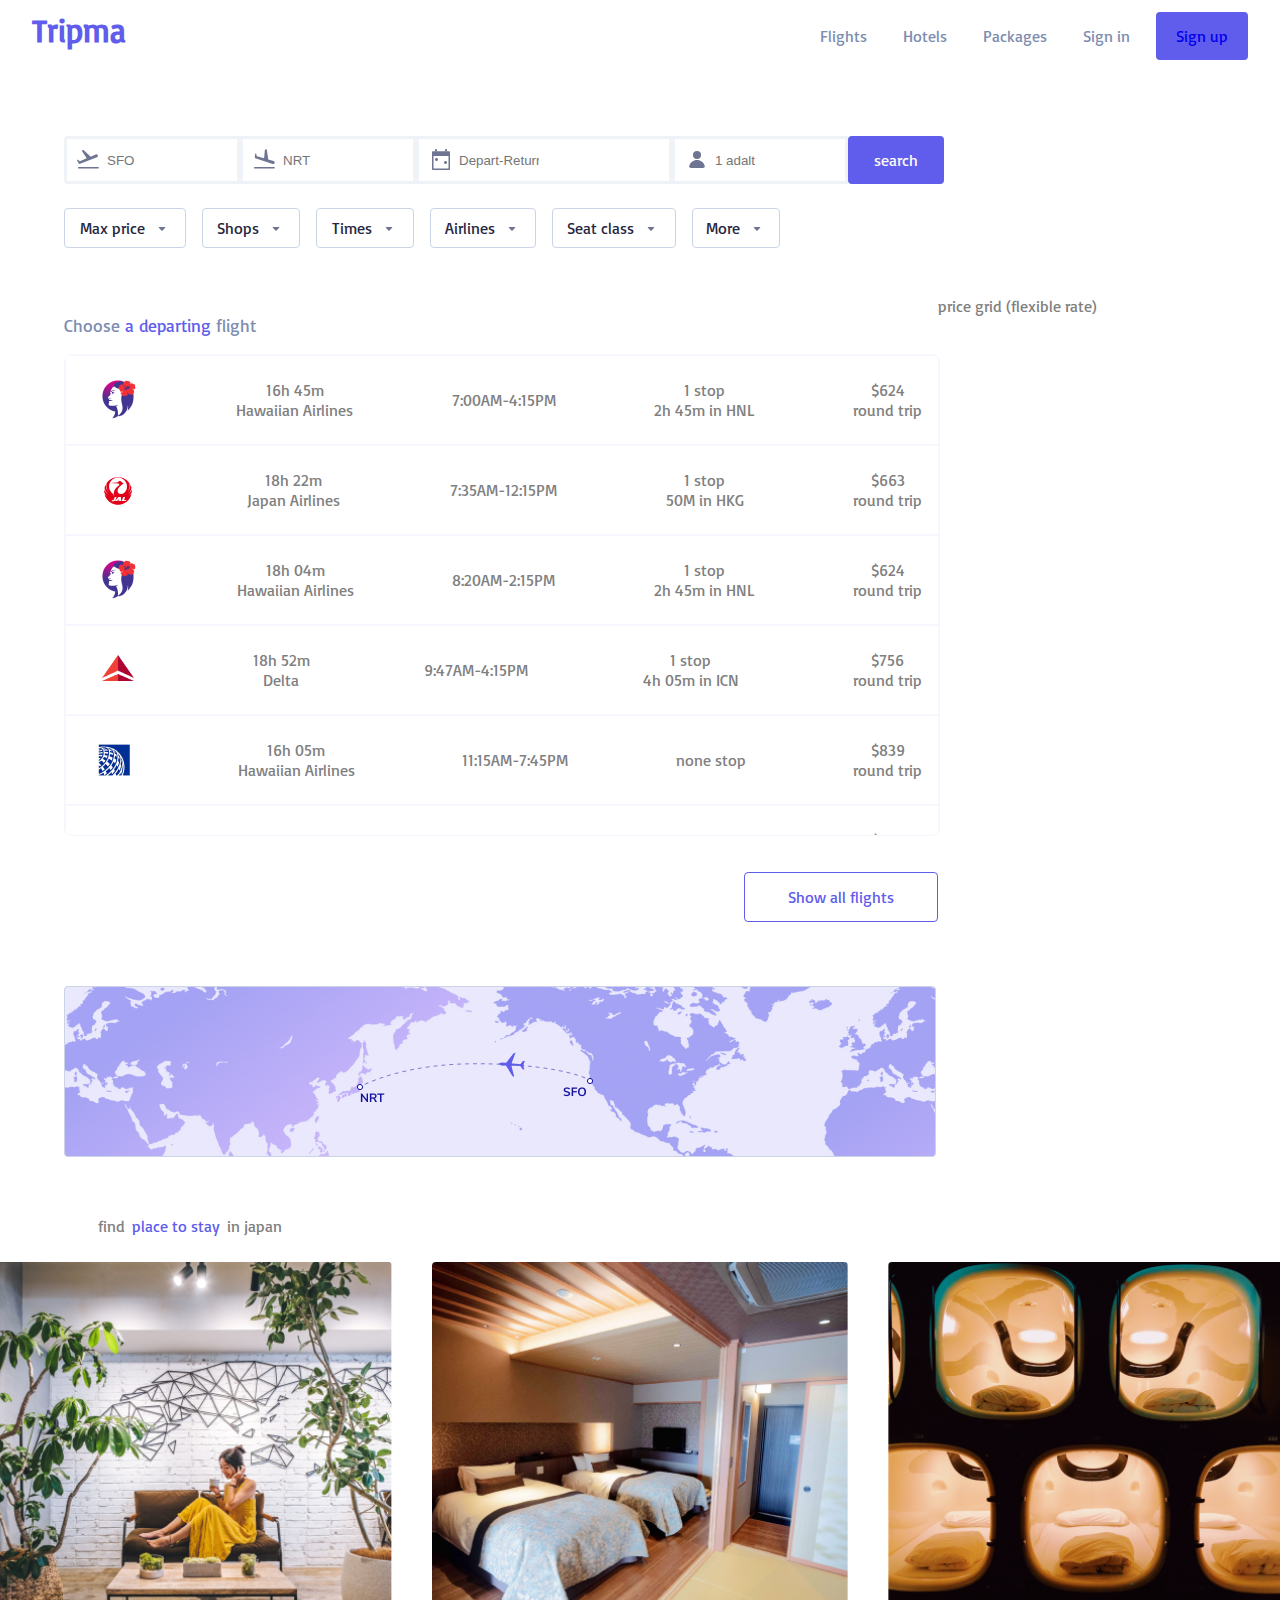
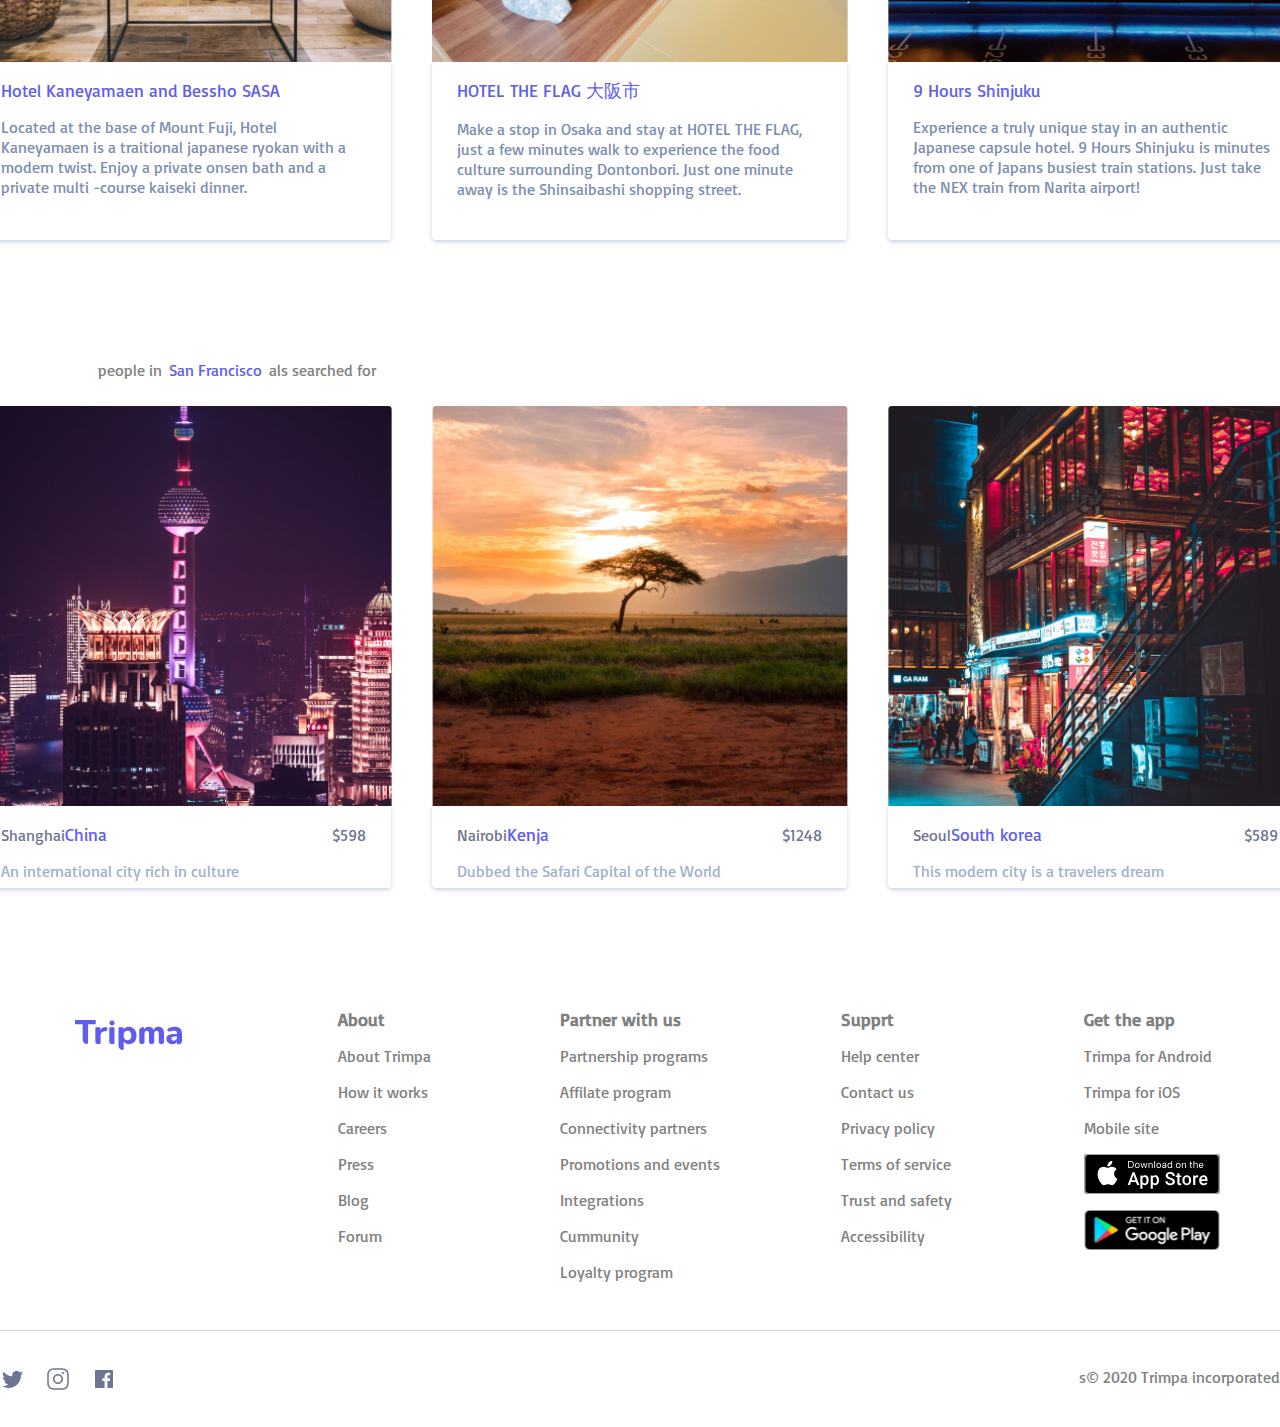
==== commit 0576a281: "add change html and css of flight-row-scroll" ====
--- a/departingflight.html
+++ b/departingflight.html
@@ -10,17 +10,17 @@
     <header class="header">
         <h1>Tripma</h1>
         <nav class="nav">
-          <ul>
-            <li>Flights</li>
-            <li>Hotels</li>
-            <li>Packages</li>
-            <li>Sign in</li>
-          </ul>
-          <div role="button" class="signup-button">
-            <a href="./signup.html">Sign up</a>
-          </div>
+            <ul>
+                <li>Flights</li>
+                <li>Hotels</li>
+                <li>Packages</li>
+                <li>Sign in</li>
+            </ul>
+            <div role="button" class="signup-button">
+                <a href="./signup.html">Sign up</a>
+            </div>
         </nav>
-      </header>
+    </header>
     <section class="layout">
         <section class="departing-flight">
             <div class="flight-information">
@@ -71,13 +71,171 @@
         </section>
         <section class="departing-flights">
             <div class="first-departing-flights">
-                <div>
-                    <span>choose a</span>
-                    <span>departing</span>
-                    <span>flight</span>
+                <div class="departing-flight">
+                    <p>Choose <span>a departing</span> flight</p>
                 </div>
                 <div class="flight-row-scroll">
                     <div class="flight-row">
+                        <img src="./img/image 25.png" alt="Hawaiian" />
+                        <div class="flight-rows">
+                            <span>16h 45m</span>
+                            <span>Hawaiian Airlines</span>
+                        </div>
+                        <span>7:00AM-4:15PM</span>
+                        <div class="flight-rows">
+                            <span>1 stop</span>
+                            <span>2h 45m in HNL</span>
+                        </div>
+                        <div class="flight-rows">
+                            <span>$624</span>
+                            <span>round trip</span>
+                        </div>
+                    </div>
+                    <div class="flight-row">
+                        <img src="./img/image 27.png" alt="Japan" />
+                        <div class="flight-rows">
+                            <span>18h 22m</span>
+                            <span>Japan Airlines</span>
+                        </div>
+                        <span>7:35AM-12:15PM</span>
+                        <div class="flight-rows">
+                            <span>1 stop</span>
+                            <span>50M in HKG</span>
+                        </div>
+                        <div class="flight-rows">
+                            <span>$663</span>
+                            <span>round trip</span>
+                        </div>
+                    </div>
+                    <div class="flight-row">
+                        <img src="./img/image 25.png" alt="Hawaiian" />
+                        <div class="flight-rows">
+                            <span>18h 04m</span>
+                            <span>Hawaiian Airlines</span>
+                        </div>
+                        <span>8:20AM-2:15PM</span>
+                        <div class="flight-rows">
+                            <span>1 stop</span>
+                            <span>2h 45m in HNL</span>
+                        </div>
+                        <div class="flight-rows">
+                            <span>$624</span>
+                            <span>round trip</span>
+                        </div>
+                    </div>
+                    <div class="flight-row">
+                        <img src="./img/Delta Airlines.png" alt="Delta" />
+                        <div class="flight-rows">
+                            <span>18h 52m</span>
+                            <span>Delta</span>
+                        </div>
+                        <span>9:47AM-4:15PM</span>
+                        <div class="flight-rows">
+                            <span>1 stop</span>
+                            <span>4h 05m in ICN</span>
+                        </div>
+                        <div class="flight-rows">
+                            <span>$756</span>
+                            <span>round trip</span>
+                        </div>
+                    </div>
+                    <div class="flight-row">
+                        <img src="./img/image 29.png" alt="Hawaiian" />
+                        <div class="flight-rows">
+                            <span>16h 05m</span>
+                            <span>Hawaiian Airlines</span>
+                        </div>
+                        <span>11:15AM-7:45PM</span>
+                        <span>none stop</span>
+                        <div class="flight-rows">
+                            <span>$839</span>
+                            <span>round trip</span>
+                        </div>
+                    </div>
+                    <div class="flight-row">
+                        <img src="./img/Qantas Airlines.png" alt="Hawaiian" />
+                        <div class="flight-rows">
+                            <span>15h 45m</span>
+                            <span>Hawaiian Airlines</span>
+                        </div>
+                        <span>10:55AM-18:15PM</span>
+                        <span>none stop</span>
+                        <div class="flight-rows">
+                            <span>$839</span>
+                            <span>round trip</span>
+                        </div>
+                    </div>
+                    <div class="flight-row">
+                        <img src="./img/Delta Airlines.png" alt="Delta" />
+                        <div class="flight-rows">
+                            <span>18h 20m</span>
+                            <span>Delta</span>
+                        </div>
+                        <span>1:00AM-9:15PM</span>
+                        <div class="flight-rows">
+                            <span>1 stop</span>
+                            <span>4h 45m in ICN</span>
+                        </div>
+                        <div class="flight-rows">
+                            <span>$886</span>
+                            <span>round trip</span>
+                        </div>
+                    </div>
+                    <div class="flight-row">
+                        <img src="./img/EVA Air.png" alt="Eva" />
+                        <div class="flight-rows">
+                            <span>18h 55m</span>
+                            <span>Eva Air</span>
+                        </div>
+                        <span>2:15AM-11:15PM</span>
+                        <div class="flight-rows">
+                            <span>1 stop</span>
+                            <span>2h 45m in HNL</span>
+                        </div>
+                        <div class="flight-rows">
+                            <span>$913</span>
+                            <span>round trip</span>
+                        </div>
+                    </div>
+                    <div class="flight-row">
+                        <img src="./img/Korean Air PNG.png" alt="Korean" />
+                        <div class="flight-rows">
+                            <span>22h 37m</span>
+                            <span>Korean Air</span>
+                        </div>
+                        <div class="flight-rows">
+                            <span>6:45AM-7:15PM</span>
+                            <span>Arrives next day</span>
+                        </div>
+                        <div class="flight-rows">
+                            <span>2 stop</span>
+                            <span>2h 45m in pVG</span>
+                        </div>
+                        <div class="flight-rows">
+                            <span>$989</span>
+                            <span>round trip</span>
+                        </div>
+                    </div>
+                    <div class="flight-row">
+                        <img src="./img/image 27.png" alt="japan" />
+                        <div class="flight-rows">
+                            <span>20h 23m</span>
+                            <span>Japan Airlines</span>
+                        </div>
+                        <div class="flight-rows">
+                            <span>7AM-4:15PM</span>
+                            <span>Arrives next day</span>
+                        </div>
+                        <div class="flight-rows">
+                            <span>2 stop</span>
+                            <span>2h 45m in HKGL</span>
+                        </div>
+                        <div class="flight-rows">
+                            <span>$624</span>
+                            <span>round trip</span>
+                        </div>
+                    </div>
+                    <div class="flight-row">
                         <img src="./img/image 25.png" />
                         <div class="flight-rows">
                             <span>16h 45m</span>
@@ -94,178 +252,18 @@
                         </div>
                     </div>
                     <div class="flight-row">
-                        <img src="./img/image 25.png" />
-                        <div class="flight-rows">
-                            <span>16h 45m</span>
-                            <span>Hawaiian Airlines</span>
-                        </div>
-                        <span>7:00AM-4:15PM</span>
-                        <div class="flight-rows">
-                            <span>1 stop</span>
-                            <span>2h 45m in HNL</span>
-                        </div>
-                        <div class="flight-rows">
-                            <span>$624</span>
-                            <span>round trip</span>
-                        </div>
-                    </div>
-                    <div class="flight-row">
-                        <img src="./img/image 25.png" />
-                        <div class="flight-rows">
-                            <span>16h 45m</span>
-                            <span>Hawaiian Airlines</span>
-                        </div>
-                        <span>7:00AM-4:15PM</span>
-                        <div class="flight-rows">
-                            <span>1 stop</span>
-                            <span>2h 45m in HNL</span>
-                        </div>
-                        <div class="flight-rows">
-                            <span>$624</span>
-                            <span>round trip</span>
-                        </div>
-                    </div>
-                    <div class="flight-row">
-                        <img src="./img/image 25.png" />
-                        <div class="flight-rows">
-                            <span>16h 45m</span>
-                            <span>Hawaiian Airlines</span>
-                        </div>
-                        <span>7:00AM-4:15PM</span>
-                        <div class="flight-rows">
-                            <span>1 stop</span>
-                            <span>2h 45m in HNL</span>
-                        </div>
-                        <div class="flight-rows">
-                            <span>$624</span>
-                            <span>round trip</span>
-                        </div>
-                    </div>
-                    <div class="flight-row">
-                        <img src="./img/image 25.png" />
-                        <div class="flight-rows">
-                            <span>16h 45m</span>
-                            <span>Hawaiian Airlines</span>
-                        </div>
-                        <span>7:00AM-4:15PM</span>
-                        <div class="flight-rows">
-                            <span>1 stop</span>
-                            <span>2h 45m in HNL</span>
-                        </div>
-                        <div class="flight-rows">
-                            <span>$624</span>
-                            <span>round trip</span>
-                        </div>
-                    </div>
-                    <div class="flight-row">
-                        <img src="./img/image 25.png" />
-                        <div class="flight-rows">
-                            <span>16h 45m</span>
-                            <span>Hawaiian Airlines</span>
-                        </div>
-                        <span>7:00AM-4:15PM</span>
-                        <div class="flight-rows">
-                            <span>1 stop</span>
-                            <span>2h 45m in HNL</span>
-                        </div>
-                        <div class="flight-rows">
-                            <span>$624</span>
-                            <span>round trip</span>
-                        </div>
-                    </div>
-                    <div class="flight-row">
-                        <img src="./img/image 25.png" />
-                        <div class="flight-rows">
-                            <span>16h 45m</span>
-                            <span>Hawaiian Airlines</span>
-                        </div>
-                        <span>7:00AM-4:15PM</span>
-                        <div class="flight-rows">
-                            <span>1 stop</span>
-                            <span>2h 45m in HNL</span>
-                        </div>
-                        <div class="flight-rows">
-                            <span>$624</span>
-                            <span>round trip</span>
-                        </div>
-                    </div>
-                    <div class="flight-row">
-                        <img src="./img/image 25.png" />
-                        <div class="flight-rows">
-                            <span>16h 45m</span>
-                            <span>Hawaiian Airlines</span>
-                        </div>
-                        <span>7:00AM-4:15PM</span>
-                        <div class="flight-rows">
-                            <span>1 stop</span>
-                            <span>2h 45m in HNL</span>
-                        </div>
-                        <div class="flight-rows">
-                            <span>$624</span>
-                            <span>round trip</span>
-                        </div>
-                    </div>
-                    <div class="flight-row">
-                        <img src="./img/image 25.png" />
-                        <div class="flight-rows">
-                            <span>16h 45m</span>
-                            <span>Hawaiian Airlines</span>
-                        </div>
-                        <span>7:00AM-4:15PM</span>
-                        <div class="flight-rows">
-                            <span>1 stop</span>
-                            <span>2h 45m in HNL</span>
-                        </div>
-                        <div class="flight-rows">
-                            <span>$624</span>
-                            <span>round trip</span>
-                        </div>
-                    </div>
-                    <div class="flight-row">
-                        <img src="./img/image 25.png" />
-                        <div class="flight-rows">
-                            <span>16h 45m</span>
-                            <span>Hawaiian Airlines</span>
-                        </div>
-                        <span>7:00AM-4:15PM</span>
-                        <div class="flight-rows">
-                            <span>1 stop</span>
-                            <span>2h 45m in HNL</span>
-                        </div>
-                        <div class="flight-rows">
-                            <span>$624</span>
-                            <span>round trip</span>
-                        </div>
-                    </div>
-                    <div class="flight-row">
-                        <img src="./img/image 25.png" />
-                        <div class="flight-rows">
-                            <span>16h 45m</span>
-                            <span>Hawaiian Airlines</span>
-                        </div>
-                        <span>7:00AM-4:15PM</span>
-                        <div class="flight-rows">
-                            <span>1 stop</span>
-                            <span>2h 45m in HNL</span>
-                        </div>
-                        <div class="flight-rows">
-                            <span>$624</span>
-                            <span>round trip</span>
-                        </div>
-                    </div>
-                    <div class="flight-row">
-                        <img src="./img/image 25.png" />
-                        <div class="flight-rows">
-                            <span>16h 45m</span>
-                            <span>Hawaiian Airlines</span>
-                        </div>
-                        <span>7:00AM-4:15PM</span>
-                        <div class="flight-rows">
-                            <span>1 stop</span>
-                            <span>2h 45m in HNL</span>
-                        </div>
-                        <div class="flight-rows">
-                            <span>$624</span>
+                        <img src="./img/image 27.png" alt="Japan" />
+                        <div class="flight-rows">
+                            <span>16h 45m</span>
+                            <span>Japan Airlines</span>
+                        </div>
+                        <div class="flight-rows">
+                            <span>7AM-4:15PM</span>
+                            <span>Arrives next day</span>
+                        </div>
+                        <span>nonestop</span>
+                        <div class="flight-rows">
+                            <span>$1079</span>
                             <span>round trip</span>
                         </div>
                     </div>
@@ -326,78 +324,7 @@
                 </div>
             </div>
             <div class="second-departing-flight">
-                <div class="price-grid">
-                    <span>Price grid (flexible dates)</span>
-                    <table>
-                        <tr>
-                            <th></th>
-                            <th>2/12</th>
-                            <th>2/13</th>
-                            <th>2/14</th>
-                            <th>2/15</th>
-                            <th>2/16</th>
-                        </tr>
-                        <tr>
-                            <th>3/7</th>
-                            <td>$837</td>
-                            <td>$592</td>
-                            <td>$592</td>
-                            <td>$1,308</td>
-                            <td>$837</td>
-                        </tr>
-                        <tr>
-                            <th>3/8</th>
-                            <td>$837</td>
-                            <td>$592</td>
-                            <td>$592</td>
-                            <td>$837</td>
-                            <td>$1,308</td>
-                        </tr>
-                        <tr>
-                            <th>3/9</th>
-                            <td>$624</td>
-                            <td>$592</td>
-                            <td>$624</td>
-                            <td>$592</td>
-                            <td>$592</td>
-                        </tr>
-                        <tr>
-                            <th>3/10</th>
-                            <td>$1,308</td>
-                            <td>$624</td>
-                            <td>$624</td>
-                            <td>$837</td>
-                            <td>$837</td>
-                        </tr>
-                        <tr>
-                            <th>3/11</th>
-                            <td>$592</td>
-                            <td>$624</td>
-                            <td>$1,308</td>
-                            <td>$837</td>
-                            <td>$624</td>
-                        </tr>
-                    </table>
-                </div>
-                <div class="price-history">
-                    <span>Price history</span>
-                    <img src="./img/Price History.png"
-                </div>
-                <div class="price-rating">
-                    <div class="price-rating-soon">
-                        <span>Price rating</span>
-                        <span>Buy soon</span>
-                    </div>
-                    <p>
-                        We recommend booking soon. The average cost
-                         of this flight is $750, but could rise 18%
-                          to $885 in two weeks.
-                    </p>
-                    <p>
-                        Tripma analyzes thousands of flights, prices,
-                         and trends to ensure you get the best deal.
-                    </p>
-                </div>
+                <span>price grid (flexible rate)</span>
             </div>
         </section>
         <section>
@@ -407,7 +334,7 @@
                 <span>in japan</span>
             </div>
             <div class="stay-city">
-                <div class="space-between">
+                <div class="hotel">
                     <img src="./img/image1.png" />
                     <div class="stay-cities">
                         <span>Hotel Kaneyamaen and Bessho SASA</span>
@@ -418,7 +345,7 @@
                             -course kaiseki dinner.</p>
                     </div>
                 </div>
-                <div class="space-between">
+                <div class="hotel">
                     <img src="./img/image2.png" />
                     <div class="stay-cities">
                         <span>HOTEL THE FLAG 大阪市</span>
@@ -430,7 +357,7 @@
                             shopping street.</p>
                     </div>
                 </div>
-                <div class="space-between">
+                <div class="hotel">
                     <img src="./img/image3.png" />
                     <div class="stay-cities">
                         <span>9 Hours Shinjuku</span>
@@ -469,7 +396,7 @@
                         <div class="choose-country">
                             <div>
                                 <span>Nairobi</span>
-                                <span>Knja</span>
+                                <span>Kenja</span>
                             </div>
                             <div>
                                 <span>$1248</span>
@@ -496,6 +423,55 @@
             </div>
         </section>
     </section>
+    <footer>
+        <div class="footer-first">
+            <img src="./assets/trimpa wordmark.svg" class="trimpa" alt="Trimpa">
+            <div class="footer-columns">
+                <span>About</span>
+                <span>About Trimpa</span>
+                <span>How it works</span>
+                <span>Careers</span>
+                <sapn>Press</sapn>
+                <span>Blog</span>
+                <sapn>Forum</sapn>
+            </div>
+            <div class="footer-columns">
+                <span>Partner with us</span>
+                <span>Partnership programs</span>
+                <span>Affilate program</span>
+                <span>Connectivity partners</span>
+                <sapn>Promotions and events</sapn>
+                <span>Integrations</span>
+                <sapn>Cummunity</sapn>
+                <span>Loyalty program</span>
+            </div>
+            <div class="footer-columns">
+                <span>Supprt</span>
+                <span>Help center</span>
+                <span>Contact us</span>
+                <span>Privacy policy</span>
+                <sapn>Terms of service</sapn>
+                <span>Trust and safety</span>
+                <sapn>Accessibility</sapn>
+            </div>
+            <div class="footer-columns">
+                <span>Get the app</span>
+                <span>Trimpa for Android</span>
+                <span>Trimpa for iOS</span>
+                <span>Mobile site</span>
+                <img src="./assets/app store.svg" alt="app store">
+                <img src="./assets/google play.svg" alt="google play">
+            </div>
+        </div>
+        <div class="footer-second">
+            <div class="footer-social">
+                <img src="./assets/twitter.svg" alt="twitter">
+                <img src="./assets/instagram.svg" alt="instagram">
+                <img src="./assets/facebook.svg" alt="facebook">
+            </div>
+            <span> s&#169 2020 Trimpa incorporated</span>
+        </div>
+    </footer>
 </body>
 
 
--- a/cssfiles/departingflight.css
+++ b/cssfiles/departingflight.css
@@ -191,11 +191,33 @@
      height: 50rem;
  }
 
+ .departing-flight span {
+    color: #605DEC;
+    font-size: 1.1rem;
+ }
+
+ .departing-flight p {
+    color: #7C8DB0;
+    font-size: 1.1rem;
+ }
+
  .flight-row {
      display: flex;
      flex-direction: row;
      align-items: center;
+     align-content: center;
+     justify-content:space-between;
+     text-align: center;
      gap:1.5rem;
+     border: 0.06rem solid #F6F6FE;
+     height: 5.5rem;
+     padding-left: 2rem;
+     padding-right: 1rem;
+ }
+
+ .flight-row:hover {
+    background-color: #E9E8FC;
+    cursor: pointer;
  }
 
  .flight-rows {
@@ -212,12 +234,17 @@
  }
 
  .flight-row-scroll {
-     height: 28rem;
-     width: 52.5rem;
+     height: 30rem;
+     /* width: 52.5rem; */
      overflow-y:scroll;
      border: 0.06rem solid#F6F6FE;
      border-radius: 0.5rem;
      scrollbar-width: none;
+     width: 100%;
+ }
+
+ .flight-row-scroll::-webkit-scrollbar {
+    display: none;
  }
  
 .show-flights {
@@ -236,116 +263,9 @@
  }
 
  .map-flight {
-     width:52.5rem;
+     /* width:52.5rem; */
      height: 11rem;
- }
-
- .second-departing-flight {
-    display: flex;
-    flex-direction: column;
-    gap: 2.5rem;
- }
-
- .price-grid {
-    display: flex;
-    flex-direction: column;
-    gap: 1rem;
- }
-
- .price-grid span {
-    font-size: 1.125rem;
-    font-weight: 600;
-    color: #6E7491;
- }
-
- table {
-    width: 100%;
- }
-
- th, td {
-    width: 16.66%;
-    padding: 0.5rem;
- }
-
- table tr th {
-    font-size: 0.75rem;
-    font-weight: 700;
-    line-height: 1rem;
-    columns: #52556F;
- }
-
- table tr td {
-    font-size: 0.875rem;
-    font-weight: 400;
-    line-height: 1.1875rem;
-    color: #6E7491;
-    text-align: center;
- }
-
- table tr td:hover {
-    background-color: #605DEC;
-    color: #FAFAFA;
-    cursor: pointer;
- }
-
- table, th, td {
-    border: 1px solid #E9E8FC;
-    border-collapse: collapse;
- }
-
- .price-history {
-    display: flex;
-    flex-direction: column;
-    gap: 1rem;
- }
-
- .price-history span {
-    font-size: 1.125rem;
-    font-weight: 600;
-    color:  #6E7491;
- }
-
- .price-history img {
-    width: 25rem;
-    height: 12rem;
- }
-
- .price-rating {
-    display: flex;
-    flex-direction: column;
- }
-
- .price-rating-soon {
-    display: flex;
-    flex-direction: row;
-    gap: 1rem;
- }
-
- .price-rating-soon :nth-child(1) {
-    font-size: 1.125rem;
-    font-weight: 600;
-    counter-reset: #6E7491;
- }
-
- .price-rating-soon :nth-child(2) {
-    font-size: 1rem;
-    font-weight: 100;
-    color: #FFFFFF;
-    line-height: 1.375rem;
-    background-color: #5CD6C0;
-    border-radius: 0.25rem;
-    padding: 0.125rem 0.5rem;
-    text-align: center;
- }
-
- .price-rating p {
-    font-size: 1rem;
-    font-weight: 400;
-    color:  #6E7491;
- }
-
- .price-rating :nth-child(3) {
-    color:#7C8DB0;
+     width: 100%;
  }
 
  .stay-city {
@@ -355,17 +275,18 @@
     justify-content: center;
  }
 
- .space-between img {
+ 
+ .stay-city img {
     width: 26rem;
     height: 25rem;
     border: 0;
-    border-radius: 0.25rem;
+    border-radius: 0.25rem 0.25rem 0 0 ;
  }
 
  .find {
     margin-bottom: 1.5rem;
     margin-top: 7rem;
-    padding-left: 2.7rem;
+    padding-left: 2.1rem;
     font-size: 1.5rem;
     color: #6E7491;
  }
@@ -376,12 +297,12 @@
 
  .stay-cities {
     border: 0.06rem solid  #FFFFFF;
-    width: 26rem;
+    width: 25.8rem;
     height: 9rem;
     border-radius:0 0 0.25rem 0.25rem;
     box-shadow: 0 0.12rem 0.25rem  #CBD4E6 ;
-    margin-top: 1rem;
-    margin-bottom: 1rem;
+    padding-top: 1rem;
+    padding-bottom: 1rem;
  }
 
  .stay-cities span {
@@ -404,7 +325,7 @@
  }
 
  .country {
-    width: 25.5rem;
+    width: 25.8rem;
     height: 5rem;
     border: 0.06rem solid  #FFFFFF;
     border-radius:0 0 0.25rem 0.25rem;
@@ -431,10 +352,67 @@
     margin-bottom: 1rem;
  }
 
- .space-between {
-    font-size: 0 rem;
+ .hotel {
+    font-size: 0rem;
  }
 
  .stay-incity {
     font-size: 0;
  }
+
+ footer {
+    display: flex;
+    flex-direction: column;
+    justify-content: center;
+    gap: 3rem;
+    margin-top: 7.5rem;
+}
+
+.footer-first {
+    display: grid;
+    grid-template-columns: repeat(5, 1fr);
+    justify-items: center;
+}
+
+.footer-columns {
+    display: flex;
+    flex-direction:column;
+    gap: 1rem;
+}
+
+.footer-columns :nth-child(1) {
+    font-size: 1.125rem;
+    font-weight: 700;
+    color: Grey;
+}
+
+.footer-columns , span {
+    font-size: 1rem;
+    font-weight: 400;
+    color: Grey;
+}
+
+.footer-columns img {
+    width: 8.5rem;
+    height: 2.5rem;
+}
+
+.footer-second {
+    display: flex;
+    flex-direction: row;
+    justify-content: space-between;
+    border-top: 1px solid #CBD4E6;
+    padding-top: 2.25rem;
+    padding-bottom: 2.25rem;
+}
+
+.footer-social {
+    display: flex;
+    flex-direction: row;
+    gap: 1.375rem;
+}
+
+.footer-second span {
+    font-size: 1rem;
+    color:Grey;
+}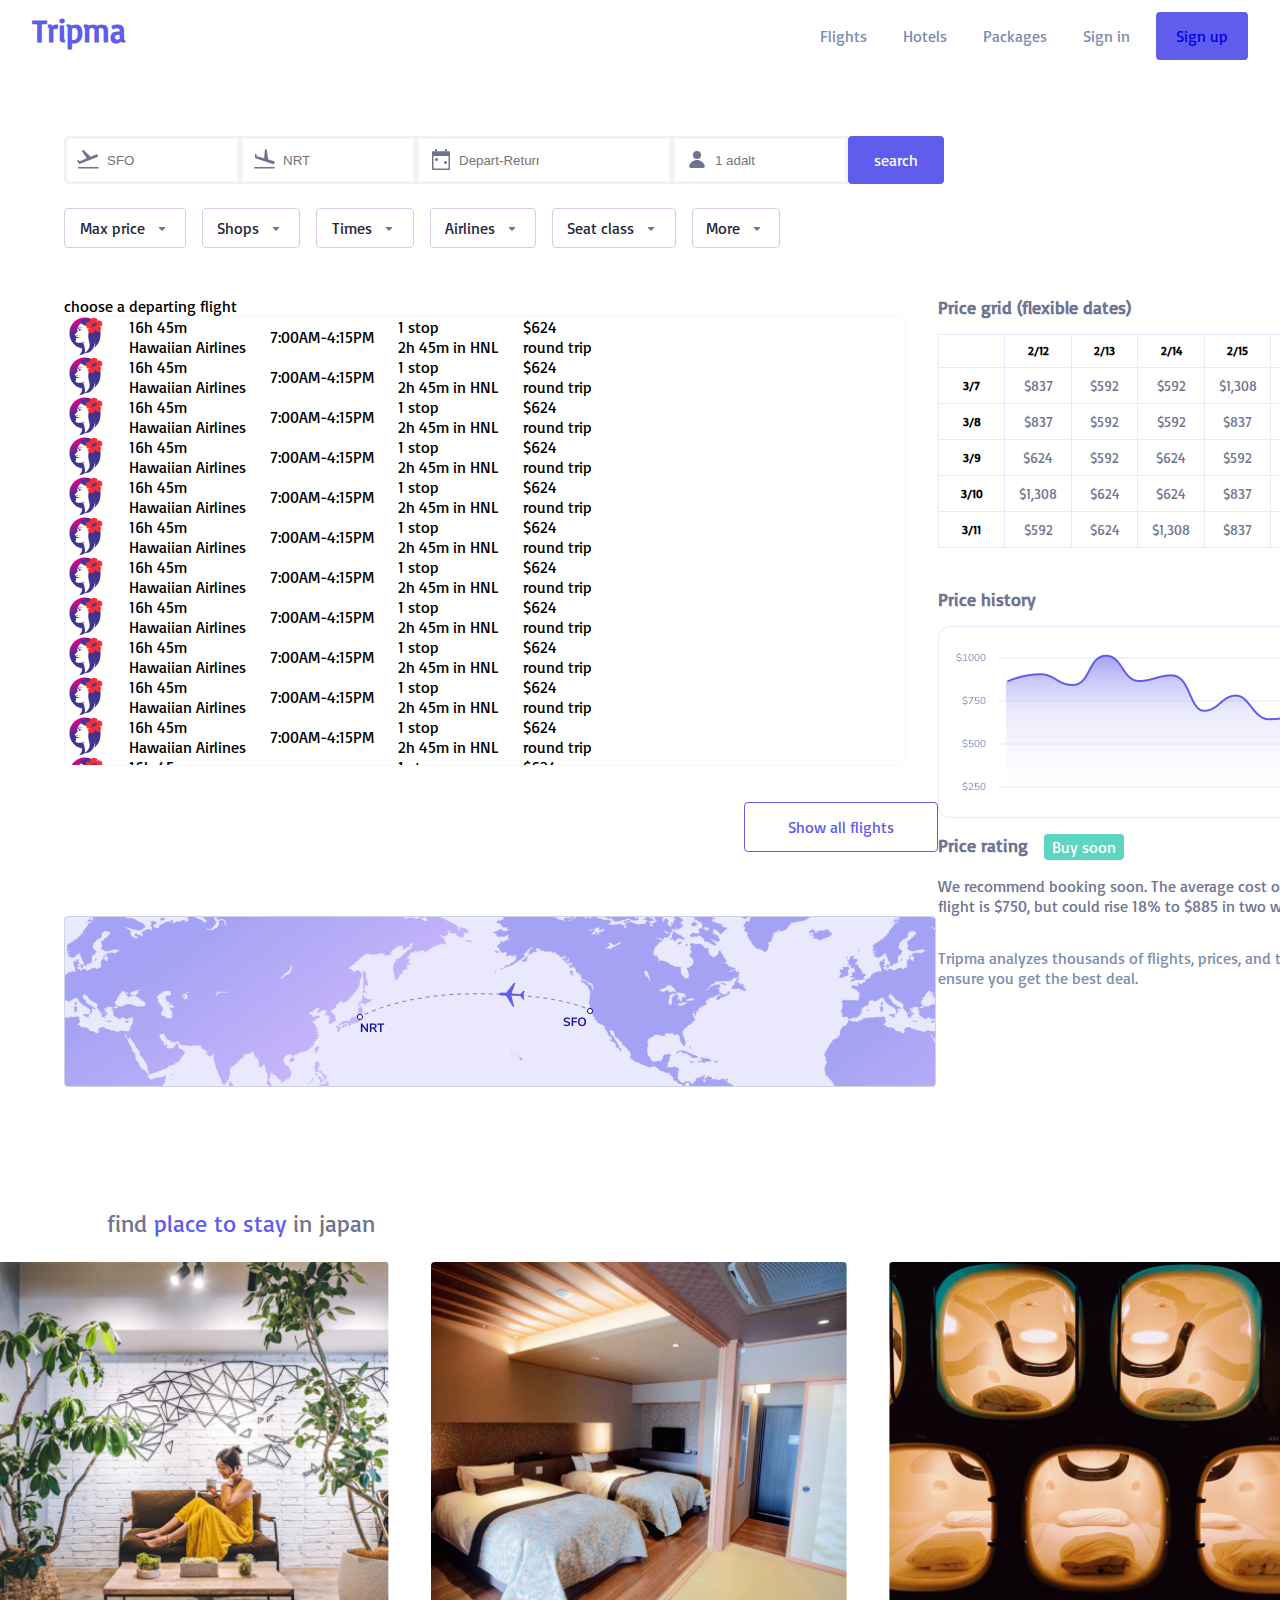
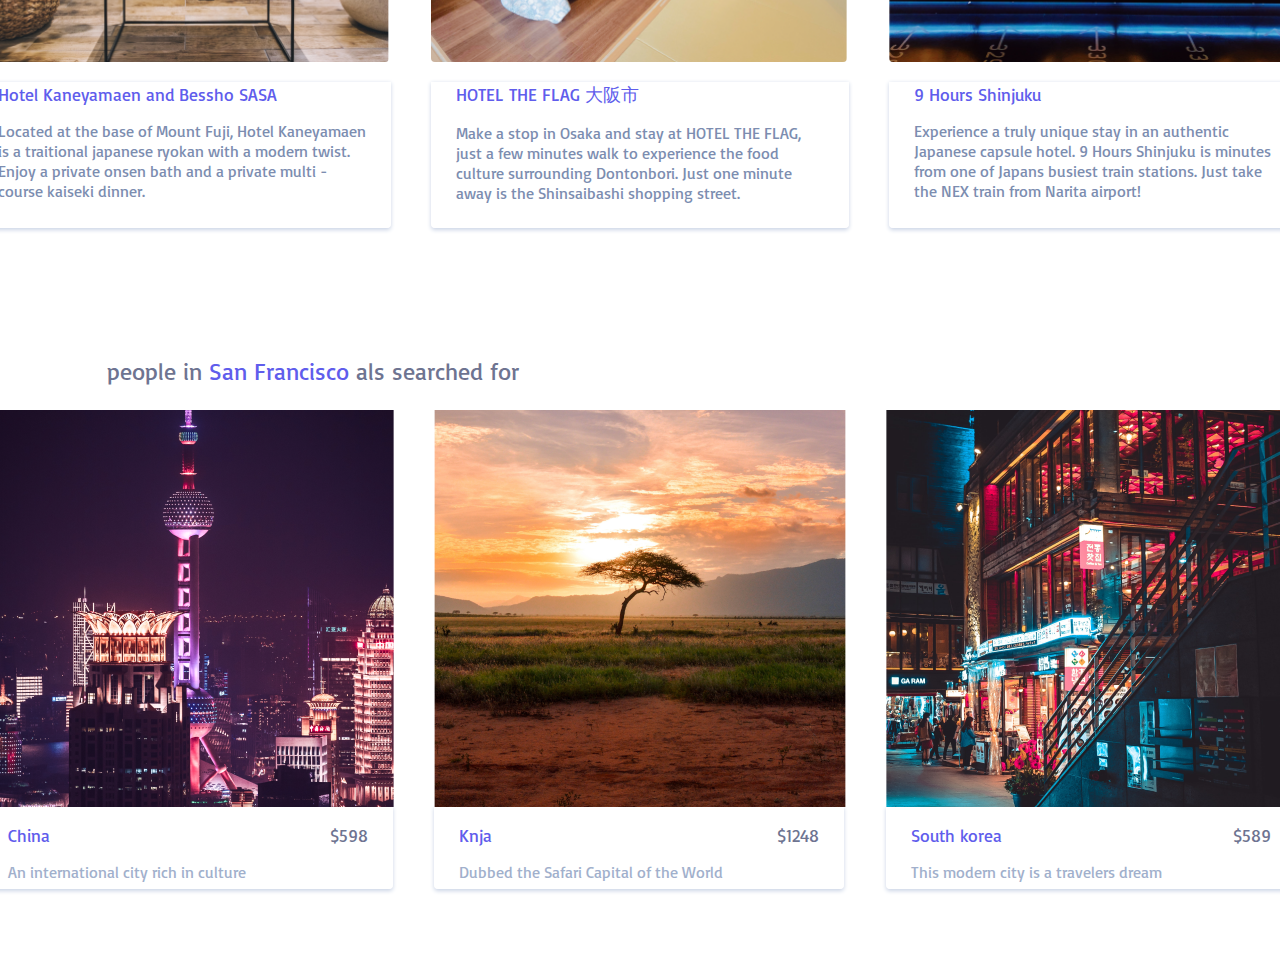
==== commit 518e9809: "try to change table border" ====
--- a/departingflight.html
+++ b/departingflight.html
@@ -10,17 +10,17 @@
     <header class="header">
         <h1>Tripma</h1>
         <nav class="nav">
-            <ul>
-                <li>Flights</li>
-                <li>Hotels</li>
-                <li>Packages</li>
-                <li>Sign in</li>
-            </ul>
-            <div role="button" class="signup-button">
-                <a href="./signup.html">Sign up</a>
-            </div>
+          <ul>
+            <li>Flights</li>
+            <li>Hotels</li>
+            <li>Packages</li>
+            <li>Sign in</li>
+          </ul>
+          <div role="button" class="signup-button">
+            <a href="./signup.html">Sign up</a>
+          </div>
         </nav>
-    </header>
+      </header>
     <section class="layout">
         <section class="departing-flight">
             <div class="flight-information">
@@ -71,199 +71,201 @@
         </section>
         <section class="departing-flights">
             <div class="first-departing-flights">
-                <div class="departing-flight">
-                    <p>Choose <span>a departing</span> flight</p>
+                <div>
+                    <span>choose a</span>
+                    <span>departing</span>
+                    <span>flight</span>
                 </div>
                 <div class="flight-row-scroll">
                     <div class="flight-row">
-                        <img src="./img/image 25.png" alt="Hawaiian" />
-                        <div class="flight-rows">
-                            <span>16h 45m</span>
-                            <span>Hawaiian Airlines</span>
-                        </div>
-                        <span>7:00AM-4:15PM</span>
-                        <div class="flight-rows">
-                            <span>1 stop</span>
-                            <span>2h 45m in HNL</span>
-                        </div>
-                        <div class="flight-rows">
-                            <span>$624</span>
-                            <span>round trip</span>
-                        </div>
-                    </div>
-                    <div class="flight-row">
-                        <img src="./img/image 27.png" alt="Japan" />
-                        <div class="flight-rows">
-                            <span>18h 22m</span>
-                            <span>Japan Airlines</span>
-                        </div>
-                        <span>7:35AM-12:15PM</span>
-                        <div class="flight-rows">
-                            <span>1 stop</span>
-                            <span>50M in HKG</span>
-                        </div>
-                        <div class="flight-rows">
-                            <span>$663</span>
-                            <span>round trip</span>
-                        </div>
-                    </div>
-                    <div class="flight-row">
-                        <img src="./img/image 25.png" alt="Hawaiian" />
-                        <div class="flight-rows">
-                            <span>18h 04m</span>
-                            <span>Hawaiian Airlines</span>
-                        </div>
-                        <span>8:20AM-2:15PM</span>
-                        <div class="flight-rows">
-                            <span>1 stop</span>
-                            <span>2h 45m in HNL</span>
-                        </div>
-                        <div class="flight-rows">
-                            <span>$624</span>
-                            <span>round trip</span>
-                        </div>
-                    </div>
-                    <div class="flight-row">
-                        <img src="./img/Delta Airlines.png" alt="Delta" />
-                        <div class="flight-rows">
-                            <span>18h 52m</span>
-                            <span>Delta</span>
-                        </div>
-                        <span>9:47AM-4:15PM</span>
-                        <div class="flight-rows">
-                            <span>1 stop</span>
-                            <span>4h 05m in ICN</span>
-                        </div>
-                        <div class="flight-rows">
-                            <span>$756</span>
-                            <span>round trip</span>
-                        </div>
-                    </div>
-                    <div class="flight-row">
-                        <img src="./img/image 29.png" alt="Hawaiian" />
-                        <div class="flight-rows">
-                            <span>16h 05m</span>
-                            <span>Hawaiian Airlines</span>
-                        </div>
-                        <span>11:15AM-7:45PM</span>
-                        <span>none stop</span>
-                        <div class="flight-rows">
-                            <span>$839</span>
-                            <span>round trip</span>
-                        </div>
-                    </div>
-                    <div class="flight-row">
-                        <img src="./img/Qantas Airlines.png" alt="Hawaiian" />
-                        <div class="flight-rows">
-                            <span>15h 45m</span>
-                            <span>Hawaiian Airlines</span>
-                        </div>
-                        <span>10:55AM-18:15PM</span>
-                        <span>none stop</span>
-                        <div class="flight-rows">
-                            <span>$839</span>
-                            <span>round trip</span>
-                        </div>
-                    </div>
-                    <div class="flight-row">
-                        <img src="./img/Delta Airlines.png" alt="Delta" />
-                        <div class="flight-rows">
-                            <span>18h 20m</span>
-                            <span>Delta</span>
-                        </div>
-                        <span>1:00AM-9:15PM</span>
-                        <div class="flight-rows">
-                            <span>1 stop</span>
-                            <span>4h 45m in ICN</span>
-                        </div>
-                        <div class="flight-rows">
-                            <span>$886</span>
-                            <span>round trip</span>
-                        </div>
-                    </div>
-                    <div class="flight-row">
-                        <img src="./img/EVA Air.png" alt="Eva" />
-                        <div class="flight-rows">
-                            <span>18h 55m</span>
-                            <span>Eva Air</span>
-                        </div>
-                        <span>2:15AM-11:15PM</span>
-                        <div class="flight-rows">
-                            <span>1 stop</span>
-                            <span>2h 45m in HNL</span>
-                        </div>
-                        <div class="flight-rows">
-                            <span>$913</span>
-                            <span>round trip</span>
-                        </div>
-                    </div>
-                    <div class="flight-row">
-                        <img src="./img/Korean Air PNG.png" alt="Korean" />
-                        <div class="flight-rows">
-                            <span>22h 37m</span>
-                            <span>Korean Air</span>
-                        </div>
-                        <div class="flight-rows">
-                            <span>6:45AM-7:15PM</span>
-                            <span>Arrives next day</span>
-                        </div>
-                        <div class="flight-rows">
-                            <span>2 stop</span>
-                            <span>2h 45m in pVG</span>
-                        </div>
-                        <div class="flight-rows">
-                            <span>$989</span>
-                            <span>round trip</span>
-                        </div>
-                    </div>
-                    <div class="flight-row">
-                        <img src="./img/image 27.png" alt="japan" />
-                        <div class="flight-rows">
-                            <span>20h 23m</span>
-                            <span>Japan Airlines</span>
-                        </div>
-                        <div class="flight-rows">
-                            <span>7AM-4:15PM</span>
-                            <span>Arrives next day</span>
-                        </div>
-                        <div class="flight-rows">
-                            <span>2 stop</span>
-                            <span>2h 45m in HKGL</span>
-                        </div>
-                        <div class="flight-rows">
-                            <span>$624</span>
-                            <span>round trip</span>
-                        </div>
-                    </div>
-                    <div class="flight-row">
-                        <img src="./img/image 25.png" />
-                        <div class="flight-rows">
-                            <span>16h 45m</span>
-                            <span>Hawaiian Airlines</span>
-                        </div>
-                        <span>7:00AM-4:15PM</span>
-                        <div class="flight-rows">
-                            <span>1 stop</span>
-                            <span>2h 45m in HNL</span>
-                        </div>
-                        <div class="flight-rows">
-                            <span>$624</span>
-                            <span>round trip</span>
-                        </div>
-                    </div>
-                    <div class="flight-row">
-                        <img src="./img/image 27.png" alt="Japan" />
-                        <div class="flight-rows">
-                            <span>16h 45m</span>
-                            <span>Japan Airlines</span>
-                        </div>
-                        <div class="flight-rows">
-                            <span>7AM-4:15PM</span>
-                            <span>Arrives next day</span>
-                        </div>
-                        <span>nonestop</span>
-                        <div class="flight-rows">
-                            <span>$1079</span>
+                        <img src="./img/image 25.png" />
+                        <div class="flight-rows">
+                            <span>16h 45m</span>
+                            <span>Hawaiian Airlines</span>
+                        </div>
+                        <span>7:00AM-4:15PM</span>
+                        <div class="flight-rows">
+                            <span>1 stop</span>
+                            <span>2h 45m in HNL</span>
+                        </div>
+                        <div class="flight-rows">
+                            <span>$624</span>
+                            <span>round trip</span>
+                        </div>
+                    </div>
+                    <div class="flight-row">
+                        <img src="./img/image 25.png" />
+                        <div class="flight-rows">
+                            <span>16h 45m</span>
+                            <span>Hawaiian Airlines</span>
+                        </div>
+                        <span>7:00AM-4:15PM</span>
+                        <div class="flight-rows">
+                            <span>1 stop</span>
+                            <span>2h 45m in HNL</span>
+                        </div>
+                        <div class="flight-rows">
+                            <span>$624</span>
+                            <span>round trip</span>
+                        </div>
+                    </div>
+                    <div class="flight-row">
+                        <img src="./img/image 25.png" />
+                        <div class="flight-rows">
+                            <span>16h 45m</span>
+                            <span>Hawaiian Airlines</span>
+                        </div>
+                        <span>7:00AM-4:15PM</span>
+                        <div class="flight-rows">
+                            <span>1 stop</span>
+                            <span>2h 45m in HNL</span>
+                        </div>
+                        <div class="flight-rows">
+                            <span>$624</span>
+                            <span>round trip</span>
+                        </div>
+                    </div>
+                    <div class="flight-row">
+                        <img src="./img/image 25.png" />
+                        <div class="flight-rows">
+                            <span>16h 45m</span>
+                            <span>Hawaiian Airlines</span>
+                        </div>
+                        <span>7:00AM-4:15PM</span>
+                        <div class="flight-rows">
+                            <span>1 stop</span>
+                            <span>2h 45m in HNL</span>
+                        </div>
+                        <div class="flight-rows">
+                            <span>$624</span>
+                            <span>round trip</span>
+                        </div>
+                    </div>
+                    <div class="flight-row">
+                        <img src="./img/image 25.png" />
+                        <div class="flight-rows">
+                            <span>16h 45m</span>
+                            <span>Hawaiian Airlines</span>
+                        </div>
+                        <span>7:00AM-4:15PM</span>
+                        <div class="flight-rows">
+                            <span>1 stop</span>
+                            <span>2h 45m in HNL</span>
+                        </div>
+                        <div class="flight-rows">
+                            <span>$624</span>
+                            <span>round trip</span>
+                        </div>
+                    </div>
+                    <div class="flight-row">
+                        <img src="./img/image 25.png" />
+                        <div class="flight-rows">
+                            <span>16h 45m</span>
+                            <span>Hawaiian Airlines</span>
+                        </div>
+                        <span>7:00AM-4:15PM</span>
+                        <div class="flight-rows">
+                            <span>1 stop</span>
+                            <span>2h 45m in HNL</span>
+                        </div>
+                        <div class="flight-rows">
+                            <span>$624</span>
+                            <span>round trip</span>
+                        </div>
+                    </div>
+                    <div class="flight-row">
+                        <img src="./img/image 25.png" />
+                        <div class="flight-rows">
+                            <span>16h 45m</span>
+                            <span>Hawaiian Airlines</span>
+                        </div>
+                        <span>7:00AM-4:15PM</span>
+                        <div class="flight-rows">
+                            <span>1 stop</span>
+                            <span>2h 45m in HNL</span>
+                        </div>
+                        <div class="flight-rows">
+                            <span>$624</span>
+                            <span>round trip</span>
+                        </div>
+                    </div>
+                    <div class="flight-row">
+                        <img src="./img/image 25.png" />
+                        <div class="flight-rows">
+                            <span>16h 45m</span>
+                            <span>Hawaiian Airlines</span>
+                        </div>
+                        <span>7:00AM-4:15PM</span>
+                        <div class="flight-rows">
+                            <span>1 stop</span>
+                            <span>2h 45m in HNL</span>
+                        </div>
+                        <div class="flight-rows">
+                            <span>$624</span>
+                            <span>round trip</span>
+                        </div>
+                    </div>
+                    <div class="flight-row">
+                        <img src="./img/image 25.png" />
+                        <div class="flight-rows">
+                            <span>16h 45m</span>
+                            <span>Hawaiian Airlines</span>
+                        </div>
+                        <span>7:00AM-4:15PM</span>
+                        <div class="flight-rows">
+                            <span>1 stop</span>
+                            <span>2h 45m in HNL</span>
+                        </div>
+                        <div class="flight-rows">
+                            <span>$624</span>
+                            <span>round trip</span>
+                        </div>
+                    </div>
+                    <div class="flight-row">
+                        <img src="./img/image 25.png" />
+                        <div class="flight-rows">
+                            <span>16h 45m</span>
+                            <span>Hawaiian Airlines</span>
+                        </div>
+                        <span>7:00AM-4:15PM</span>
+                        <div class="flight-rows">
+                            <span>1 stop</span>
+                            <span>2h 45m in HNL</span>
+                        </div>
+                        <div class="flight-rows">
+                            <span>$624</span>
+                            <span>round trip</span>
+                        </div>
+                    </div>
+                    <div class="flight-row">
+                        <img src="./img/image 25.png" />
+                        <div class="flight-rows">
+                            <span>16h 45m</span>
+                            <span>Hawaiian Airlines</span>
+                        </div>
+                        <span>7:00AM-4:15PM</span>
+                        <div class="flight-rows">
+                            <span>1 stop</span>
+                            <span>2h 45m in HNL</span>
+                        </div>
+                        <div class="flight-rows">
+                            <span>$624</span>
+                            <span>round trip</span>
+                        </div>
+                    </div>
+                    <div class="flight-row">
+                        <img src="./img/image 25.png" />
+                        <div class="flight-rows">
+                            <span>16h 45m</span>
+                            <span>Hawaiian Airlines</span>
+                        </div>
+                        <span>7:00AM-4:15PM</span>
+                        <div class="flight-rows">
+                            <span>1 stop</span>
+                            <span>2h 45m in HNL</span>
+                        </div>
+                        <div class="flight-rows">
+                            <span>$624</span>
                             <span>round trip</span>
                         </div>
                     </div>
@@ -324,7 +326,78 @@
                 </div>
             </div>
             <div class="second-departing-flight">
-                <span>price grid (flexible rate)</span>
+                <div class="price-grid">
+                    <span>Price grid (flexible dates)</span>
+                    <table class="table-test">
+                        <tr>
+                            <th></th>
+                            <th>2/12</th>
+                            <th>2/13</th>
+                            <th>2/14</th>
+                            <th>2/15</th>
+                            <th>2/16</th>
+                        </tr>
+                        <tr>
+                            <th>3/7</th>
+                            <td>$837</td>
+                            <td>$592</td>
+                            <td>$592</td>
+                            <td>$1,308</td>
+                            <td>$837</td>
+                        </tr>
+                        <tr>
+                            <th>3/8</th>
+                            <td>$837</td>
+                            <td>$592</td>
+                            <td>$592</td>
+                            <td>$837</td>
+                            <td>$1,308</td>
+                        </tr>
+                        <tr>
+                            <th>3/9</th>
+                            <td>$624</td>
+                            <td>$592</td>
+                            <td>$624</td>
+                            <td>$592</td>
+                            <td>$592</td>
+                        </tr>
+                        <tr>
+                            <th>3/10</th>
+                            <td>$1,308</td>
+                            <td>$624</td>
+                            <td>$624</td>
+                            <td>$837</td>
+                            <td>$837</td>
+                        </tr>
+                        <tr>
+                            <th>3/11</th>
+                            <td>$592</td>
+                            <td>$624</td>
+                            <td>$1,308</td>
+                            <td>$837</td>
+                            <td>$624</td>
+                        </tr>
+                    </table>
+                </div>
+                <div class="price-history">
+                    <span>Price history</span>
+                    <img src="./img/Price History.png"
+                </div>
+                <div class="price-rating">
+                    <div class="price-rating-soon">
+                        <span>Price rating</span>
+                        <span>Buy soon</span>
+                    </div>
+                    <p>
+                        We recommend booking soon. The average cost
+                         of this flight is $750, but could rise 18%
+                          to $885 in two weeks.
+                    </p>
+                    <p>
+                        Tripma analyzes thousands of flights, prices,
+                         and trends to ensure you get the best deal.
+                    </p>
+                </div>
             </div>
         </section>
         <section>
@@ -334,7 +407,7 @@
                 <span>in japan</span>
             </div>
             <div class="stay-city">
-                <div class="hotel">
+                <div class="space-between">
                     <img src="./img/image1.png" />
                     <div class="stay-cities">
                         <span>Hotel Kaneyamaen and Bessho SASA</span>
@@ -345,7 +418,7 @@
                             -course kaiseki dinner.</p>
                     </div>
                 </div>
-                <div class="hotel">
+                <div class="space-between">
                     <img src="./img/image2.png" />
                     <div class="stay-cities">
                         <span>HOTEL THE FLAG 大阪市</span>
@@ -357,7 +430,7 @@
                             shopping street.</p>
                     </div>
                 </div>
-                <div class="hotel">
+                <div class="space-between">
                     <img src="./img/image3.png" />
                     <div class="stay-cities">
                         <span>9 Hours Shinjuku</span>
@@ -396,7 +469,7 @@
                         <div class="choose-country">
                             <div>
                                 <span>Nairobi</span>
-                                <span>Kenja</span>
+                                <span>Knja</span>
                             </div>
                             <div>
                                 <span>$1248</span>
@@ -423,55 +496,6 @@
             </div>
         </section>
     </section>
-    <footer>
-        <div class="footer-first">
-            <img src="./assets/trimpa wordmark.svg" class="trimpa" alt="Trimpa">
-            <div class="footer-columns">
-                <span>About</span>
-                <span>About Trimpa</span>
-                <span>How it works</span>
-                <span>Careers</span>
-                <sapn>Press</sapn>
-                <span>Blog</span>
-                <sapn>Forum</sapn>
-            </div>
-            <div class="footer-columns">
-                <span>Partner with us</span>
-                <span>Partnership programs</span>
-                <span>Affilate program</span>
-                <span>Connectivity partners</span>
-                <sapn>Promotions and events</sapn>
-                <span>Integrations</span>
-                <sapn>Cummunity</sapn>
-                <span>Loyalty program</span>
-            </div>
-            <div class="footer-columns">
-                <span>Supprt</span>
-                <span>Help center</span>
-                <span>Contact us</span>
-                <span>Privacy policy</span>
-                <sapn>Terms of service</sapn>
-                <span>Trust and safety</span>
-                <sapn>Accessibility</sapn>
-            </div>
-            <div class="footer-columns">
-                <span>Get the app</span>
-                <span>Trimpa for Android</span>
-                <span>Trimpa for iOS</span>
-                <span>Mobile site</span>
-                <img src="./assets/app store.svg" alt="app store">
-                <img src="./assets/google play.svg" alt="google play">
-            </div>
-        </div>
-        <div class="footer-second">
-            <div class="footer-social">
-                <img src="./assets/twitter.svg" alt="twitter">
-                <img src="./assets/instagram.svg" alt="instagram">
-                <img src="./assets/facebook.svg" alt="facebook">
-            </div>
-            <span> s&#169 2020 Trimpa incorporated</span>
-        </div>
-    </footer>
 </body>
 
 
--- a/cssfiles/departingflight.css
+++ b/cssfiles/departingflight.css
@@ -191,33 +191,11 @@
      height: 50rem;
  }
 
- .departing-flight span {
-    color: #605DEC;
-    font-size: 1.1rem;
- }
-
- .departing-flight p {
-    color: #7C8DB0;
-    font-size: 1.1rem;
- }
-
  .flight-row {
      display: flex;
      flex-direction: row;
      align-items: center;
-     align-content: center;
-     justify-content:space-between;
-     text-align: center;
      gap:1.5rem;
-     border: 0.06rem solid #F6F6FE;
-     height: 5.5rem;
-     padding-left: 2rem;
-     padding-right: 1rem;
- }
-
- .flight-row:hover {
-    background-color: #E9E8FC;
-    cursor: pointer;
  }
 
  .flight-rows {
@@ -234,17 +212,12 @@
  }
 
  .flight-row-scroll {
-     height: 30rem;
-     /* width: 52.5rem; */
+     height: 28rem;
+     width: 52.5rem;
      overflow-y:scroll;
      border: 0.06rem solid#F6F6FE;
      border-radius: 0.5rem;
      scrollbar-width: none;
-     width: 100%;
- }
-
- .flight-row-scroll::-webkit-scrollbar {
-    display: none;
  }
  
 .show-flights {
@@ -263,9 +236,116 @@
  }
 
  .map-flight {
-     /* width:52.5rem; */
+     width:52.5rem;
      height: 11rem;
-     width: 100%;
+ }
+
+ .second-departing-flight {
+    display: flex;
+    flex-direction: column;
+    gap: 2.5rem;
+ }
+
+ .price-grid {
+    display: flex;
+    flex-direction: column;
+    gap: 1rem;
+ }
+
+ .price-grid span {
+    font-size: 1.125rem;
+    font-weight: 600;
+    color: #6E7491;
+ }
+
+ .table-test {
+    width: 100%;
+ }
+
+ th, td {
+    width: 16.66%;
+    padding: 0.5rem;
+ }
+
+ table tr th {
+    font-size: 0.75rem;
+    font-weight: 700;
+    line-height: 1rem;
+    columns: #52556F;
+ }
+
+ table tr td {
+    font-size: 0.875rem;
+    font-weight: 400;
+    line-height: 1.1875rem;
+    color: #6E7491;
+    text-align: center;
+ }
+
+ table tr td:hover {
+    background-color: #605DEC;
+    color: #FAFAFA;
+    cursor: pointer;
+ }
+
+ table, th, td {
+    border: 1px solid #E9E8FC;
+    border-collapse: collapse;
+ }
+
+ .price-history {
+    display: flex;
+    flex-direction: column;
+    gap: 1rem;
+ }
+
+ .price-history span {
+    font-size: 1.125rem;
+    font-weight: 600;
+    color:  #6E7491;
+ }
+
+ .price-history img {
+    width: 25rem;
+    height: 12rem;
+ }
+
+ .price-rating {
+    display: flex;
+    flex-direction: column;
+ }
+
+ .price-rating-soon {
+    display: flex;
+    flex-direction: row;
+    gap: 1rem;
+ }
+
+ .price-rating-soon :nth-child(1) {
+    font-size: 1.125rem;
+    font-weight: 600;
+    counter-reset: #6E7491;
+ }
+
+ .price-rating-soon :nth-child(2) {
+    font-size: 1rem;
+    font-weight: 100;
+    color: #FFFFFF;
+    line-height: 1.375rem;
+    background-color: #5CD6C0;
+    border-radius: 0.25rem;
+    padding: 0.125rem 0.5rem;
+    text-align: center;
+ }
+
+ .price-rating p {
+    font-size: 1rem;
+    font-weight: 400;
+    color:  #6E7491;
+ }
+
+ .price-rating :nth-child(3) {
+    color:#7C8DB0;
  }
 
  .stay-city {
@@ -275,18 +355,17 @@
     justify-content: center;
  }
 
- 
- .stay-city img {
+ .space-between img {
     width: 26rem;
     height: 25rem;
     border: 0;
-    border-radius: 0.25rem 0.25rem 0 0 ;
+    border-radius: 0.25rem;
  }
 
  .find {
     margin-bottom: 1.5rem;
     margin-top: 7rem;
-    padding-left: 2.1rem;
+    padding-left: 2.7rem;
     font-size: 1.5rem;
     color: #6E7491;
  }
@@ -297,12 +376,12 @@
 
  .stay-cities {
     border: 0.06rem solid  #FFFFFF;
-    width: 25.8rem;
+    width: 26rem;
     height: 9rem;
     border-radius:0 0 0.25rem 0.25rem;
     box-shadow: 0 0.12rem 0.25rem  #CBD4E6 ;
-    padding-top: 1rem;
-    padding-bottom: 1rem;
+    margin-top: 1rem;
+    margin-bottom: 1rem;
  }
 
  .stay-cities span {
@@ -325,7 +404,7 @@
  }
 
  .country {
-    width: 25.8rem;
+    width: 25.5rem;
     height: 5rem;
     border: 0.06rem solid  #FFFFFF;
     border-radius:0 0 0.25rem 0.25rem;
@@ -352,67 +431,10 @@
     margin-bottom: 1rem;
  }
 
- .hotel {
-    font-size: 0rem;
+ .space-between {
+    font-size: 0 rem;
  }
 
  .stay-incity {
     font-size: 0;
  }
-
- footer {
-    display: flex;
-    flex-direction: column;
-    justify-content: center;
-    gap: 3rem;
-    margin-top: 7.5rem;
-}
-
-.footer-first {
-    display: grid;
-    grid-template-columns: repeat(5, 1fr);
-    justify-items: center;
-}
-
-.footer-columns {
-    display: flex;
-    flex-direction:column;
-    gap: 1rem;
-}
-
-.footer-columns :nth-child(1) {
-    font-size: 1.125rem;
-    font-weight: 700;
-    color: Grey;
-}
-
-.footer-columns , span {
-    font-size: 1rem;
-    font-weight: 400;
-    color: Grey;
-}
-
-.footer-columns img {
-    width: 8.5rem;
-    height: 2.5rem;
-}
-
-.footer-second {
-    display: flex;
-    flex-direction: row;
-    justify-content: space-between;
-    border-top: 1px solid #CBD4E6;
-    padding-top: 2.25rem;
-    padding-bottom: 2.25rem;
-}
-
-.footer-social {
-    display: flex;
-    flex-direction: row;
-    gap: 1.375rem;
-}
-
-.footer-second span {
-    font-size: 1rem;
-    color:Grey;
-}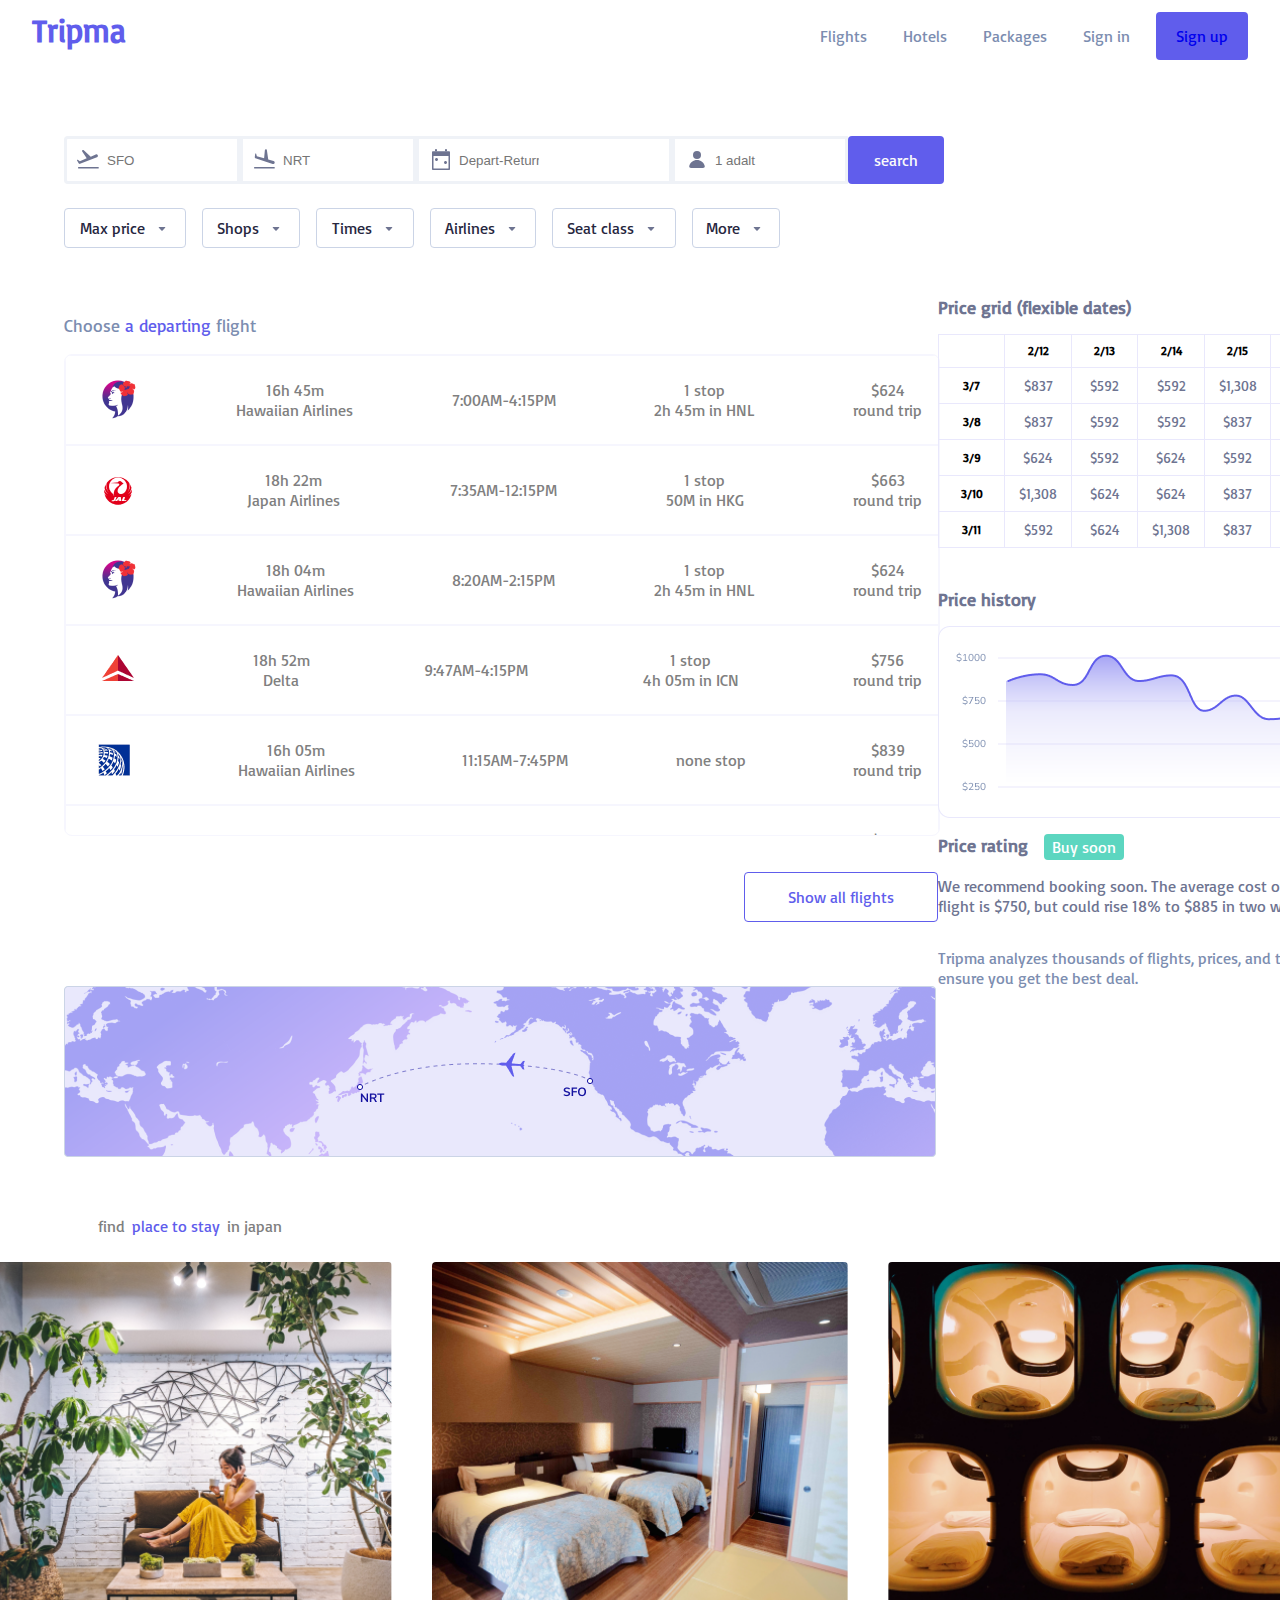
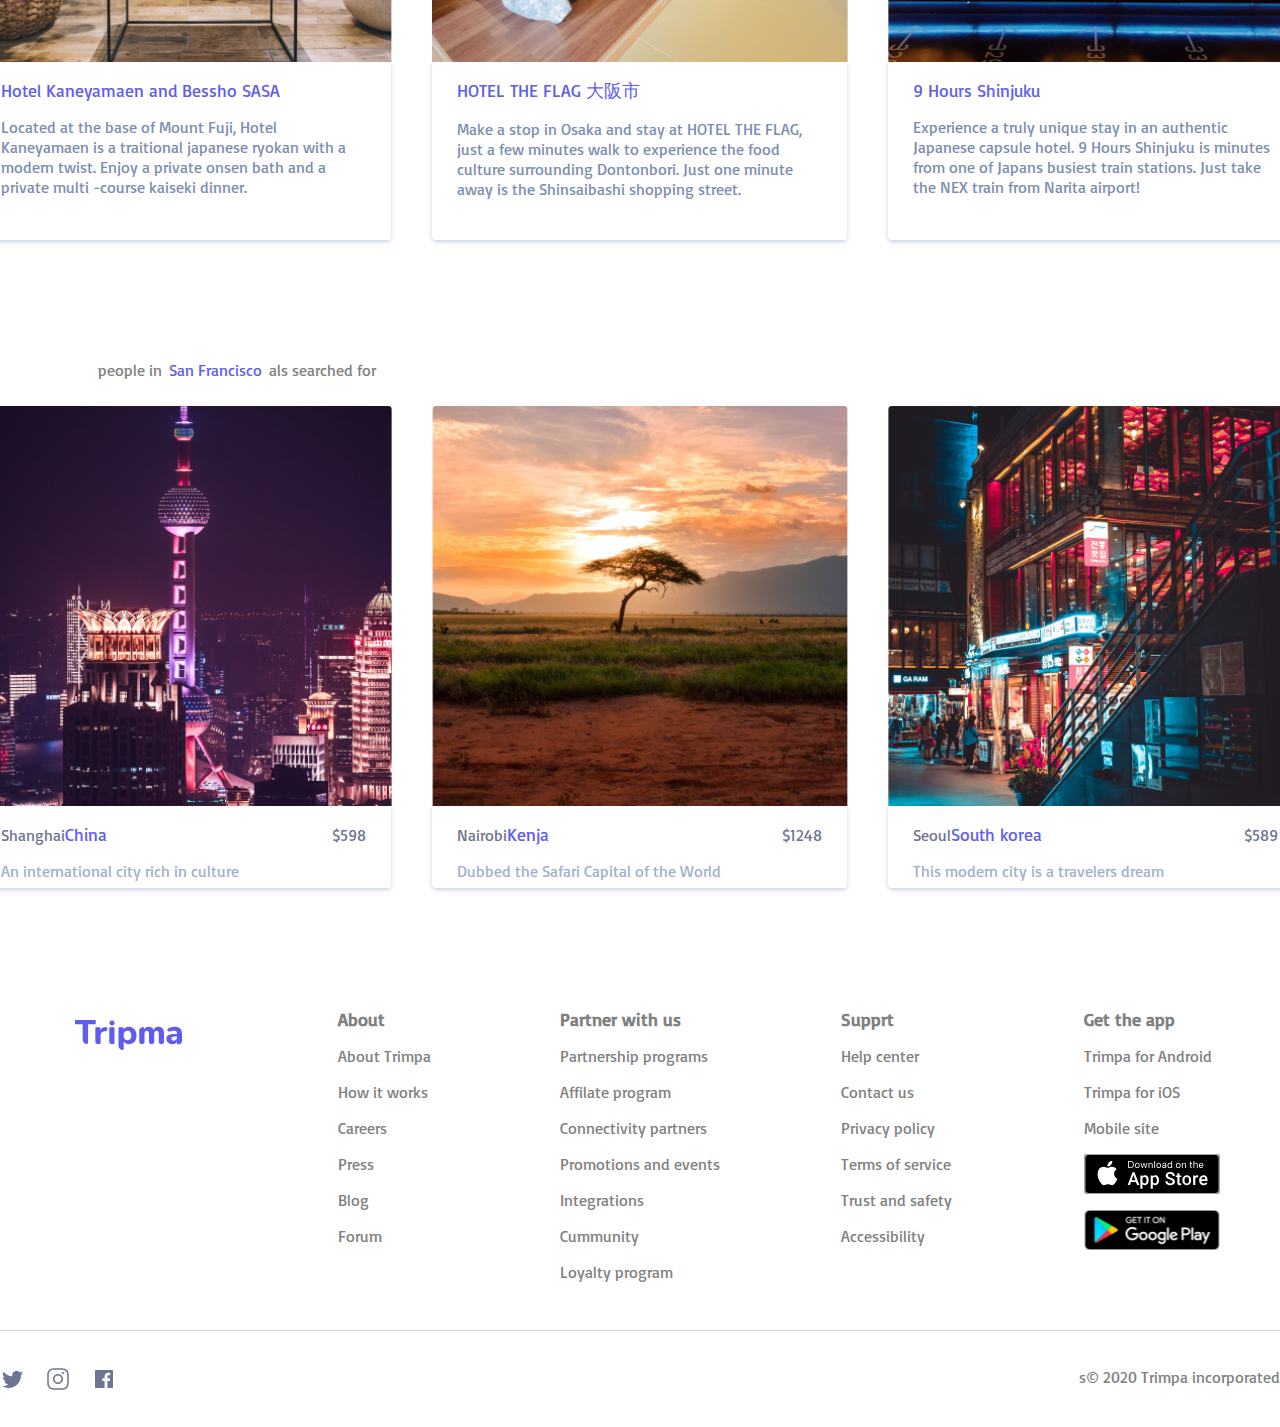
==== commit 77ffa773: "Merge pull request #11 from ElahehAslani/Departing-flight" ====
--- a/departingflight.html
+++ b/departingflight.html
@@ -10,17 +10,17 @@
     <header class="header">
         <h1>Tripma</h1>
         <nav class="nav">
-          <ul>
-            <li>Flights</li>
-            <li>Hotels</li>
-            <li>Packages</li>
-            <li>Sign in</li>
-          </ul>
-          <div role="button" class="signup-button">
-            <a href="./signup.html">Sign up</a>
-          </div>
+            <ul>
+                <li>Flights</li>
+                <li>Hotels</li>
+                <li>Packages</li>
+                <li>Sign in</li>
+            </ul>
+            <div role="button" class="signup-button">
+                <a href="./signup.html">Sign up</a>
+            </div>
         </nav>
-      </header>
+    </header>
     <section class="layout">
         <section class="departing-flight">
             <div class="flight-information">
@@ -71,13 +71,171 @@
         </section>
         <section class="departing-flights">
             <div class="first-departing-flights">
-                <div>
-                    <span>choose a</span>
-                    <span>departing</span>
-                    <span>flight</span>
+                <div class="departing-flight">
+                    <p>Choose <span>a departing</span> flight</p>
                 </div>
                 <div class="flight-row-scroll">
                     <div class="flight-row">
+                        <img src="./img/image 25.png" alt="Hawaiian" />
+                        <div class="flight-rows">
+                            <span>16h 45m</span>
+                            <span>Hawaiian Airlines</span>
+                        </div>
+                        <span>7:00AM-4:15PM</span>
+                        <div class="flight-rows">
+                            <span>1 stop</span>
+                            <span>2h 45m in HNL</span>
+                        </div>
+                        <div class="flight-rows">
+                            <span>$624</span>
+                            <span>round trip</span>
+                        </div>
+                    </div>
+                    <div class="flight-row">
+                        <img src="./img/image 27.png" alt="Japan" />
+                        <div class="flight-rows">
+                            <span>18h 22m</span>
+                            <span>Japan Airlines</span>
+                        </div>
+                        <span>7:35AM-12:15PM</span>
+                        <div class="flight-rows">
+                            <span>1 stop</span>
+                            <span>50M in HKG</span>
+                        </div>
+                        <div class="flight-rows">
+                            <span>$663</span>
+                            <span>round trip</span>
+                        </div>
+                    </div>
+                    <div class="flight-row">
+                        <img src="./img/image 25.png" alt="Hawaiian" />
+                        <div class="flight-rows">
+                            <span>18h 04m</span>
+                            <span>Hawaiian Airlines</span>
+                        </div>
+                        <span>8:20AM-2:15PM</span>
+                        <div class="flight-rows">
+                            <span>1 stop</span>
+                            <span>2h 45m in HNL</span>
+                        </div>
+                        <div class="flight-rows">
+                            <span>$624</span>
+                            <span>round trip</span>
+                        </div>
+                    </div>
+                    <div class="flight-row">
+                        <img src="./img/Delta Airlines.png" alt="Delta" />
+                        <div class="flight-rows">
+                            <span>18h 52m</span>
+                            <span>Delta</span>
+                        </div>
+                        <span>9:47AM-4:15PM</span>
+                        <div class="flight-rows">
+                            <span>1 stop</span>
+                            <span>4h 05m in ICN</span>
+                        </div>
+                        <div class="flight-rows">
+                            <span>$756</span>
+                            <span>round trip</span>
+                        </div>
+                    </div>
+                    <div class="flight-row">
+                        <img src="./img/image 29.png" alt="Hawaiian" />
+                        <div class="flight-rows">
+                            <span>16h 05m</span>
+                            <span>Hawaiian Airlines</span>
+                        </div>
+                        <span>11:15AM-7:45PM</span>
+                        <span>none stop</span>
+                        <div class="flight-rows">
+                            <span>$839</span>
+                            <span>round trip</span>
+                        </div>
+                    </div>
+                    <div class="flight-row">
+                        <img src="./img/Qantas Airlines.png" alt="Hawaiian" />
+                        <div class="flight-rows">
+                            <span>15h 45m</span>
+                            <span>Hawaiian Airlines</span>
+                        </div>
+                        <span>10:55AM-18:15PM</span>
+                        <span>none stop</span>
+                        <div class="flight-rows">
+                            <span>$839</span>
+                            <span>round trip</span>
+                        </div>
+                    </div>
+                    <div class="flight-row">
+                        <img src="./img/Delta Airlines.png" alt="Delta" />
+                        <div class="flight-rows">
+                            <span>18h 20m</span>
+                            <span>Delta</span>
+                        </div>
+                        <span>1:00AM-9:15PM</span>
+                        <div class="flight-rows">
+                            <span>1 stop</span>
+                            <span>4h 45m in ICN</span>
+                        </div>
+                        <div class="flight-rows">
+                            <span>$886</span>
+                            <span>round trip</span>
+                        </div>
+                    </div>
+                    <div class="flight-row">
+                        <img src="./img/EVA Air.png" alt="Eva" />
+                        <div class="flight-rows">
+                            <span>18h 55m</span>
+                            <span>Eva Air</span>
+                        </div>
+                        <span>2:15AM-11:15PM</span>
+                        <div class="flight-rows">
+                            <span>1 stop</span>
+                            <span>2h 45m in HNL</span>
+                        </div>
+                        <div class="flight-rows">
+                            <span>$913</span>
+                            <span>round trip</span>
+                        </div>
+                    </div>
+                    <div class="flight-row">
+                        <img src="./img/Korean Air PNG.png" alt="Korean" />
+                        <div class="flight-rows">
+                            <span>22h 37m</span>
+                            <span>Korean Air</span>
+                        </div>
+                        <div class="flight-rows">
+                            <span>6:45AM-7:15PM</span>
+                            <span>Arrives next day</span>
+                        </div>
+                        <div class="flight-rows">
+                            <span>2 stop</span>
+                            <span>2h 45m in pVG</span>
+                        </div>
+                        <div class="flight-rows">
+                            <span>$989</span>
+                            <span>round trip</span>
+                        </div>
+                    </div>
+                    <div class="flight-row">
+                        <img src="./img/image 27.png" alt="japan" />
+                        <div class="flight-rows">
+                            <span>20h 23m</span>
+                            <span>Japan Airlines</span>
+                        </div>
+                        <div class="flight-rows">
+                            <span>7AM-4:15PM</span>
+                            <span>Arrives next day</span>
+                        </div>
+                        <div class="flight-rows">
+                            <span>2 stop</span>
+                            <span>2h 45m in HKGL</span>
+                        </div>
+                        <div class="flight-rows">
+                            <span>$624</span>
+                            <span>round trip</span>
+                        </div>
+                    </div>
+                    <div class="flight-row">
                         <img src="./img/image 25.png" />
                         <div class="flight-rows">
                             <span>16h 45m</span>
@@ -94,178 +252,18 @@
                         </div>
                     </div>
                     <div class="flight-row">
-                        <img src="./img/image 25.png" />
+                        <img src="./img/image 27.png" alt="Japan" />
                         <div class="flight-rows">
                             <span>16h 45m</span>
-                            <span>Hawaiian Airlines</span>
-                        </div>
-                        <span>7:00AM-4:15PM</span>
-                        <div class="flight-rows">
-                            <span>1 stop</span>
-                            <span>2h 45m in HNL</span>
-                        </div>
-                        <div class="flight-rows">
-                            <span>$624</span>
-                            <span>round trip</span>
-                        </div>
-                    </div>
-                    <div class="flight-row">
-                        <img src="./img/image 25.png" />
-                        <div class="flight-rows">
-                            <span>16h 45m</span>
-                            <span>Hawaiian Airlines</span>
-                        </div>
-                        <span>7:00AM-4:15PM</span>
-                        <div class="flight-rows">
-                            <span>1 stop</span>
-                            <span>2h 45m in HNL</span>
-                        </div>
-                        <div class="flight-rows">
-                            <span>$624</span>
-                            <span>round trip</span>
-                        </div>
-                    </div>
-                    <div class="flight-row">
-                        <img src="./img/image 25.png" />
-                        <div class="flight-rows">
-                            <span>16h 45m</span>
-                            <span>Hawaiian Airlines</span>
-                        </div>
-                        <span>7:00AM-4:15PM</span>
-                        <div class="flight-rows">
-                            <span>1 stop</span>
-                            <span>2h 45m in HNL</span>
-                        </div>
-                        <div class="flight-rows">
-                            <span>$624</span>
-                            <span>round trip</span>
-                        </div>
-                    </div>
-                    <div class="flight-row">
-                        <img src="./img/image 25.png" />
-                        <div class="flight-rows">
-                            <span>16h 45m</span>
-                            <span>Hawaiian Airlines</span>
-                        </div>
-                        <span>7:00AM-4:15PM</span>
-                        <div class="flight-rows">
-                            <span>1 stop</span>
-                            <span>2h 45m in HNL</span>
-                        </div>
-                        <div class="flight-rows">
-                            <span>$624</span>
-                            <span>round trip</span>
-                        </div>
-                    </div>
-                    <div class="flight-row">
-                        <img src="./img/image 25.png" />
-                        <div class="flight-rows">
-                            <span>16h 45m</span>
-                            <span>Hawaiian Airlines</span>
-                        </div>
-                        <span>7:00AM-4:15PM</span>
-                        <div class="flight-rows">
-                            <span>1 stop</span>
-                            <span>2h 45m in HNL</span>
-                        </div>
-                        <div class="flight-rows">
-                            <span>$624</span>
-                            <span>round trip</span>
-                        </div>
-                    </div>
-                    <div class="flight-row">
-                        <img src="./img/image 25.png" />
-                        <div class="flight-rows">
-                            <span>16h 45m</span>
-                            <span>Hawaiian Airlines</span>
-                        </div>
-                        <span>7:00AM-4:15PM</span>
-                        <div class="flight-rows">
-                            <span>1 stop</span>
-                            <span>2h 45m in HNL</span>
-                        </div>
-                        <div class="flight-rows">
-                            <span>$624</span>
-                            <span>round trip</span>
-                        </div>
-                    </div>
-                    <div class="flight-row">
-                        <img src="./img/image 25.png" />
-                        <div class="flight-rows">
-                            <span>16h 45m</span>
-                            <span>Hawaiian Airlines</span>
-                        </div>
-                        <span>7:00AM-4:15PM</span>
-                        <div class="flight-rows">
-                            <span>1 stop</span>
-                            <span>2h 45m in HNL</span>
-                        </div>
-                        <div class="flight-rows">
-                            <span>$624</span>
-                            <span>round trip</span>
-                        </div>
-                    </div>
-                    <div class="flight-row">
-                        <img src="./img/image 25.png" />
-                        <div class="flight-rows">
-                            <span>16h 45m</span>
-                            <span>Hawaiian Airlines</span>
-                        </div>
-                        <span>7:00AM-4:15PM</span>
-                        <div class="flight-rows">
-                            <span>1 stop</span>
-                            <span>2h 45m in HNL</span>
-                        </div>
-                        <div class="flight-rows">
-                            <span>$624</span>
-                            <span>round trip</span>
-                        </div>
-                    </div>
-                    <div class="flight-row">
-                        <img src="./img/image 25.png" />
-                        <div class="flight-rows">
-                            <span>16h 45m</span>
-                            <span>Hawaiian Airlines</span>
-                        </div>
-                        <span>7:00AM-4:15PM</span>
-                        <div class="flight-rows">
-                            <span>1 stop</span>
-                            <span>2h 45m in HNL</span>
-                        </div>
-                        <div class="flight-rows">
-                            <span>$624</span>
-                            <span>round trip</span>
-                        </div>
-                    </div>
-                    <div class="flight-row">
-                        <img src="./img/image 25.png" />
-                        <div class="flight-rows">
-                            <span>16h 45m</span>
-                            <span>Hawaiian Airlines</span>
-                        </div>
-                        <span>7:00AM-4:15PM</span>
-                        <div class="flight-rows">
-                            <span>1 stop</span>
-                            <span>2h 45m in HNL</span>
-                        </div>
-                        <div class="flight-rows">
-                            <span>$624</span>
-                            <span>round trip</span>
-                        </div>
-                    </div>
-                    <div class="flight-row">
-                        <img src="./img/image 25.png" />
-                        <div class="flight-rows">
-                            <span>16h 45m</span>
-                            <span>Hawaiian Airlines</span>
-                        </div>
-                        <span>7:00AM-4:15PM</span>
-                        <div class="flight-rows">
-                            <span>1 stop</span>
-                            <span>2h 45m in HNL</span>
-                        </div>
-                        <div class="flight-rows">
-                            <span>$624</span>
+                            <span>Japan Airlines</span>
+                        </div>
+                        <div class="flight-rows">
+                            <span>7AM-4:15PM</span>
+                            <span>Arrives next day</span>
+                        </div>
+                        <span>nonestop</span>
+                        <div class="flight-rows">
+                            <span>$1079</span>
                             <span>round trip</span>
                         </div>
                     </div>
@@ -407,7 +405,7 @@
                 <span>in japan</span>
             </div>
             <div class="stay-city">
-                <div class="space-between">
+                <div class="hotel">
                     <img src="./img/image1.png" />
                     <div class="stay-cities">
                         <span>Hotel Kaneyamaen and Bessho SASA</span>
@@ -418,7 +416,7 @@
                             -course kaiseki dinner.</p>
                     </div>
                 </div>
-                <div class="space-between">
+                <div class="hotel">
                     <img src="./img/image2.png" />
                     <div class="stay-cities">
                         <span>HOTEL THE FLAG 大阪市</span>
@@ -430,7 +428,7 @@
                             shopping street.</p>
                     </div>
                 </div>
-                <div class="space-between">
+                <div class="hotel">
                     <img src="./img/image3.png" />
                     <div class="stay-cities">
                         <span>9 Hours Shinjuku</span>
@@ -469,7 +467,7 @@
                         <div class="choose-country">
                             <div>
                                 <span>Nairobi</span>
-                                <span>Knja</span>
+                                <span>Kenja</span>
                             </div>
                             <div>
                                 <span>$1248</span>
@@ -496,6 +494,55 @@
             </div>
         </section>
     </section>
+    <footer>
+        <div class="footer-first">
+            <img src="./assets/trimpa wordmark.svg" class="trimpa" alt="Trimpa">
+            <div class="footer-columns">
+                <span>About</span>
+                <span>About Trimpa</span>
+                <span>How it works</span>
+                <span>Careers</span>
+                <sapn>Press</sapn>
+                <span>Blog</span>
+                <sapn>Forum</sapn>
+            </div>
+            <div class="footer-columns">
+                <span>Partner with us</span>
+                <span>Partnership programs</span>
+                <span>Affilate program</span>
+                <span>Connectivity partners</span>
+                <sapn>Promotions and events</sapn>
+                <span>Integrations</span>
+                <sapn>Cummunity</sapn>
+                <span>Loyalty program</span>
+            </div>
+            <div class="footer-columns">
+                <span>Supprt</span>
+                <span>Help center</span>
+                <span>Contact us</span>
+                <span>Privacy policy</span>
+                <sapn>Terms of service</sapn>
+                <span>Trust and safety</span>
+                <sapn>Accessibility</sapn>
+            </div>
+            <div class="footer-columns">
+                <span>Get the app</span>
+                <span>Trimpa for Android</span>
+                <span>Trimpa for iOS</span>
+                <span>Mobile site</span>
+                <img src="./assets/app store.svg" alt="app store">
+                <img src="./assets/google play.svg" alt="google play">
+            </div>
+        </div>
+        <div class="footer-second">
+            <div class="footer-social">
+                <img src="./assets/twitter.svg" alt="twitter">
+                <img src="./assets/instagram.svg" alt="instagram">
+                <img src="./assets/facebook.svg" alt="facebook">
+            </div>
+            <span> s&#169 2020 Trimpa incorporated</span>
+        </div>
+    </footer>
 </body>
 
 
--- a/cssfiles/departingflight.css
+++ b/cssfiles/departingflight.css
@@ -191,11 +191,33 @@
      height: 50rem;
  }
 
+ .departing-flight span {
+    color: #605DEC;
+    font-size: 1.1rem;
+ }
+
+ .departing-flight p {
+    color: #7C8DB0;
+    font-size: 1.1rem;
+ }
+
  .flight-row {
      display: flex;
      flex-direction: row;
      align-items: center;
+     align-content: center;
+     justify-content:space-between;
+     text-align: center;
      gap:1.5rem;
+     border: 0.06rem solid #F6F6FE;
+     height: 5.5rem;
+     padding-left: 2rem;
+     padding-right: 1rem;
+ }
+
+ .flight-row:hover {
+    background-color: #E9E8FC;
+    cursor: pointer;
  }
 
  .flight-rows {
@@ -212,12 +234,17 @@
  }
 
  .flight-row-scroll {
-     height: 28rem;
-     width: 52.5rem;
+     height: 30rem;
+     /* width: 52.5rem; */
      overflow-y:scroll;
      border: 0.06rem solid#F6F6FE;
      border-radius: 0.5rem;
      scrollbar-width: none;
+     width: 100%;
+ }
+
+ .flight-row-scroll::-webkit-scrollbar {
+    display: none;
  }
  
 .show-flights {
@@ -236,8 +263,9 @@
  }
 
  .map-flight {
-     width:52.5rem;
+     /* width:52.5rem; */
      height: 11rem;
+     width: 100%;
  }
 
  .second-departing-flight {
@@ -355,17 +383,18 @@
     justify-content: center;
  }
 
- .space-between img {
+ 
+ .stay-city img {
     width: 26rem;
     height: 25rem;
     border: 0;
-    border-radius: 0.25rem;
+    border-radius: 0.25rem 0.25rem 0 0 ;
  }
 
  .find {
     margin-bottom: 1.5rem;
     margin-top: 7rem;
-    padding-left: 2.7rem;
+    padding-left: 2.1rem;
     font-size: 1.5rem;
     color: #6E7491;
  }
@@ -376,12 +405,12 @@
 
  .stay-cities {
     border: 0.06rem solid  #FFFFFF;
-    width: 26rem;
+    width: 25.8rem;
     height: 9rem;
     border-radius:0 0 0.25rem 0.25rem;
     box-shadow: 0 0.12rem 0.25rem  #CBD4E6 ;
-    margin-top: 1rem;
-    margin-bottom: 1rem;
+    padding-top: 1rem;
+    padding-bottom: 1rem;
  }
 
  .stay-cities span {
@@ -404,7 +433,7 @@
  }
 
  .country {
-    width: 25.5rem;
+    width: 25.8rem;
     height: 5rem;
     border: 0.06rem solid  #FFFFFF;
     border-radius:0 0 0.25rem 0.25rem;
@@ -431,10 +460,67 @@
     margin-bottom: 1rem;
  }
 
- .space-between {
-    font-size: 0 rem;
+ .hotel {
+    font-size: 0rem;
  }
 
  .stay-incity {
     font-size: 0;
  }
+
+ footer {
+    display: flex;
+    flex-direction: column;
+    justify-content: center;
+    gap: 3rem;
+    margin-top: 7.5rem;
+}
+
+.footer-first {
+    display: grid;
+    grid-template-columns: repeat(5, 1fr);
+    justify-items: center;
+}
+
+.footer-columns {
+    display: flex;
+    flex-direction:column;
+    gap: 1rem;
+}
+
+.footer-columns :nth-child(1) {
+    font-size: 1.125rem;
+    font-weight: 700;
+    color: Grey;
+}
+
+.footer-columns , span {
+    font-size: 1rem;
+    font-weight: 400;
+    color: Grey;
+}
+
+.footer-columns img {
+    width: 8.5rem;
+    height: 2.5rem;
+}
+
+.footer-second {
+    display: flex;
+    flex-direction: row;
+    justify-content: space-between;
+    border-top: 1px solid #CBD4E6;
+    padding-top: 2.25rem;
+    padding-bottom: 2.25rem;
+}
+
+.footer-social {
+    display: flex;
+    flex-direction: row;
+    gap: 1.375rem;
+}
+
+.footer-second span {
+    font-size: 1rem;
+    color:Grey;
+}